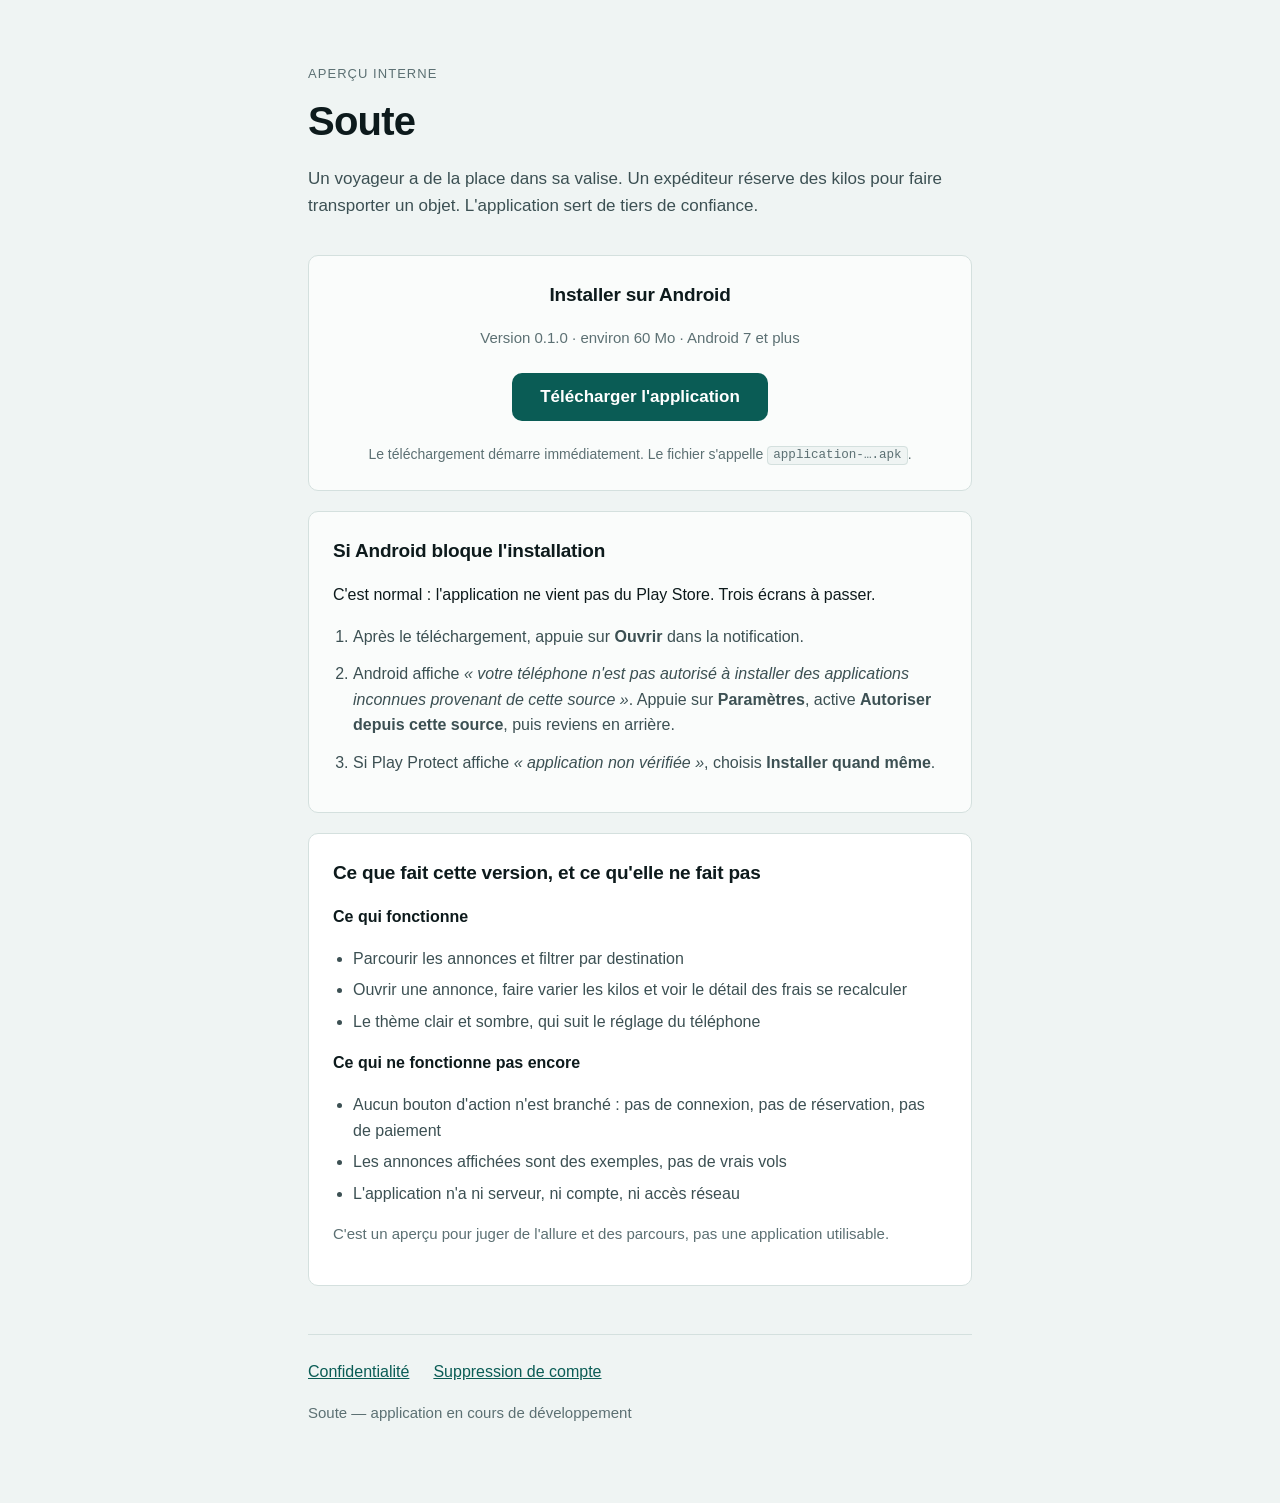
==== index.html @ 69f91e0c "Pages publiques de Soute : telechargement, confidentialite, suppression de compte" ====
<!doctype html>
<html lang="fr">
  <head>
    <meta charset="utf-8" />
    <meta name="viewport" content="width=device-width, initial-scale=1" />
    <title>Soute — aperçu de l'application</title>
    <meta
      name="description"
      content="Soute, marketplace de kilos de bagages en soute. Aperçu interne de l'application Android."
    />
    <meta name="robots" content="noindex" />
    <link rel="stylesheet" href="style.css" />
  </head>
  <body>
    <main>
      <header class="hero">
        <p class="eyebrow">Aperçu interne</p>
        <h1>Soute</h1>
        <p class="lead">
          Un voyageur a de la place dans sa valise. Un expéditeur réserve des kilos pour faire
          transporter un objet. L'application sert de tiers de confiance.
        </p>
      </header>

      <section class="card download">
        <h2>Installer sur Android</h2>
        <p class="muted">Version 0.1.0 · environ 60 Mo · Android 7 et plus</p>
        <a class="button" id="apk" href="#">Télécharger l'application</a>
        <p class="note">
          Le téléchargement démarre immédiatement. Le fichier s'appelle
          <code>application-&hellip;.apk</code>.
        </p>
      </section>

      <section class="card">
        <h2>Si Android bloque l'installation</h2>
        <p>C'est normal : l'application ne vient pas du Play Store. Trois écrans à passer.</p>
        <ol class="steps">
          <li>
            Après le téléchargement, appuie sur <strong>Ouvrir</strong> dans la notification.
          </li>
          <li>
            Android affiche <em>« votre téléphone n'est pas autorisé à installer des applications
            inconnues provenant de cette source »</em>. Appuie sur <strong>Paramètres</strong>,
            active <strong>Autoriser depuis cette source</strong>, puis reviens en arrière.
          </li>
          <li>
            Si Play Protect affiche <em>« application non vérifiée »</em>, choisis
            <strong>Installer quand même</strong>.
          </li>
        </ol>
      </section>

      <section class="card warning">
        <h2>Ce que fait cette version, et ce qu'elle ne fait pas</h2>
        <p><strong>Ce qui fonctionne</strong></p>
        <ul>
          <li>Parcourir les annonces et filtrer par destination</li>
          <li>Ouvrir une annonce, faire varier les kilos et voir le détail des frais se recalculer</li>
          <li>Le thème clair et sombre, qui suit le réglage du téléphone</li>
        </ul>
        <p><strong>Ce qui ne fonctionne pas encore</strong></p>
        <ul>
          <li>Aucun bouton d'action n'est branché : pas de connexion, pas de réservation, pas de paiement</li>
          <li>Les annonces affichées sont des exemples, pas de vrais vols</li>
          <li>L'application n'a ni serveur, ni compte, ni accès réseau</li>
        </ul>
        <p class="muted">
          C'est un aperçu pour juger de l'allure et des parcours, pas une application utilisable.
        </p>
      </section>

      <footer>
        <nav>
          <a href="confidentialite.html">Confidentialité</a>
          <a href="suppression-de-compte.html">Suppression de compte</a>
        </nav>
        <p class="muted">Soute — application en cours de développement</p>
      </footer>
    </main>

    <script>
      // L'URL de l'artefact est posée ici pour pouvoir la remplacer a chaque
      // nouveau build sans toucher au reste de la page.
      var APK_URL =
        'https://expo.dev/artifacts/eas/O1JQb-4toYKbNP9weV_N24TmPYNsXDLfHGb6RrQ5y2I.apk'
      document.getElementById('apk').setAttribute('href', APK_URL)
    </script>
  </body>
</html>
---- style.css ----
/* Couleurs reprises des tokens de packages/ui (direction artistique
   "nuit et hublot"), pour que la page web et l'application se ressemblent. */
:root {
  --background: #eff4f3;
  --surface: #fafcfb;
  --surface-raised: #ffffff;
  --border: #d4e0de;
  --text-primary: #0d1a1c;
  --text-secondary: #3c5053;
  --text-muted: #5c7073;
  --accent: #0a5c55;
  --on-accent: #ffffff;
  --warning-muted: #f6ecd6;
  --on-warning-muted: #5c4408;
}

@media (prefers-color-scheme: dark) {
  :root {
    --background: #0a1315;
    --surface: #111e21;
    --surface-raised: #18292d;
    --border: #22363a;
    --text-primary: #e7efef;
    --text-secondary: #aec2c4;
    --text-muted: #90a5a8;
    --accent: #46cdba;
    --on-accent: #06211e;
    --warning-muted: #342a14;
    --on-warning-muted: #e3a845;
  }
}

* {
  box-sizing: border-box;
}

body {
  margin: 0;
  padding: 0;
  background: var(--background);
  color: var(--text-primary);
  font-family: -apple-system, BlinkMacSystemFont, 'Segoe UI', Roboto, 'Helvetica Neue', Arial,
    sans-serif;
  line-height: 1.6;
  -webkit-font-smoothing: antialiased;
}

main {
  max-width: 44rem;
  margin: 0 auto;
  padding: 2rem 1.25rem 4rem;
}

.hero {
  padding: 2rem 0 1rem;
}

.eyebrow {
  margin: 0;
  color: var(--text-muted);
  font-size: 0.8125rem;
  letter-spacing: 0.08em;
  text-transform: uppercase;
}

h1 {
  margin: 0.25rem 0 0.75rem;
  font-size: 2.5rem;
  letter-spacing: -0.02em;
}

h2 {
  margin: 0 0 0.75rem;
  font-size: 1.1875rem;
  letter-spacing: -0.01em;
}

.lead {
  margin: 0;
  color: var(--text-secondary);
  font-size: 1.0625rem;
}

.card {
  background: var(--surface);
  border: 1px solid var(--border);
  border-radius: 10px;
  padding: 1.5rem;
  margin: 1.25rem 0;
}

.card.download {
  text-align: center;
}

.card.warning {
  background: var(--surface-raised);
}

.button {
  display: inline-block;
  min-height: 48px;
  line-height: 48px;
  padding: 0 1.75rem;
  margin: 0.5rem 0;
  background: var(--accent);
  color: var(--on-accent);
  border-radius: 10px;
  font-size: 1.0625rem;
  font-weight: 600;
  text-decoration: none;
}

.button:hover,
.button:focus-visible {
  opacity: 0.9;
}

.button:focus-visible {
  outline: 3px solid var(--accent);
  outline-offset: 3px;
}

.steps {
  margin: 0;
  padding-left: 1.25rem;
  color: var(--text-secondary);
}

.steps li {
  margin-bottom: 0.75rem;
}

ul {
  color: var(--text-secondary);
  padding-left: 1.25rem;
}

li {
  margin-bottom: 0.375rem;
}

code {
  background: var(--background);
  border: 1px solid var(--border);
  border-radius: 4px;
  padding: 0.1em 0.4em;
  font-size: 0.9em;
  word-break: break-all;
}

.muted {
  color: var(--text-muted);
  font-size: 0.9375rem;
}

.note {
  color: var(--text-muted);
  font-size: 0.875rem;
  margin-bottom: 0;
}

footer {
  margin-top: 3rem;
  padding-top: 1.5rem;
  border-top: 1px solid var(--border);
}

footer nav {
  display: flex;
  flex-wrap: wrap;
  gap: 1.5rem;
  margin-bottom: 1rem;
}

a {
  color: var(--accent);
}

table {
  width: 100%;
  border-collapse: collapse;
  margin: 1rem 0;
  font-size: 0.9375rem;
}

th,
td {
  text-align: left;
  padding: 0.625rem 0.5rem;
  border-bottom: 1px solid var(--border);
  vertical-align: top;
}

th {
  color: var(--text-muted);
  font-weight: 600;
}

.back {
  display: inline-block;
  margin-bottom: 1.5rem;
  font-size: 0.9375rem;
}
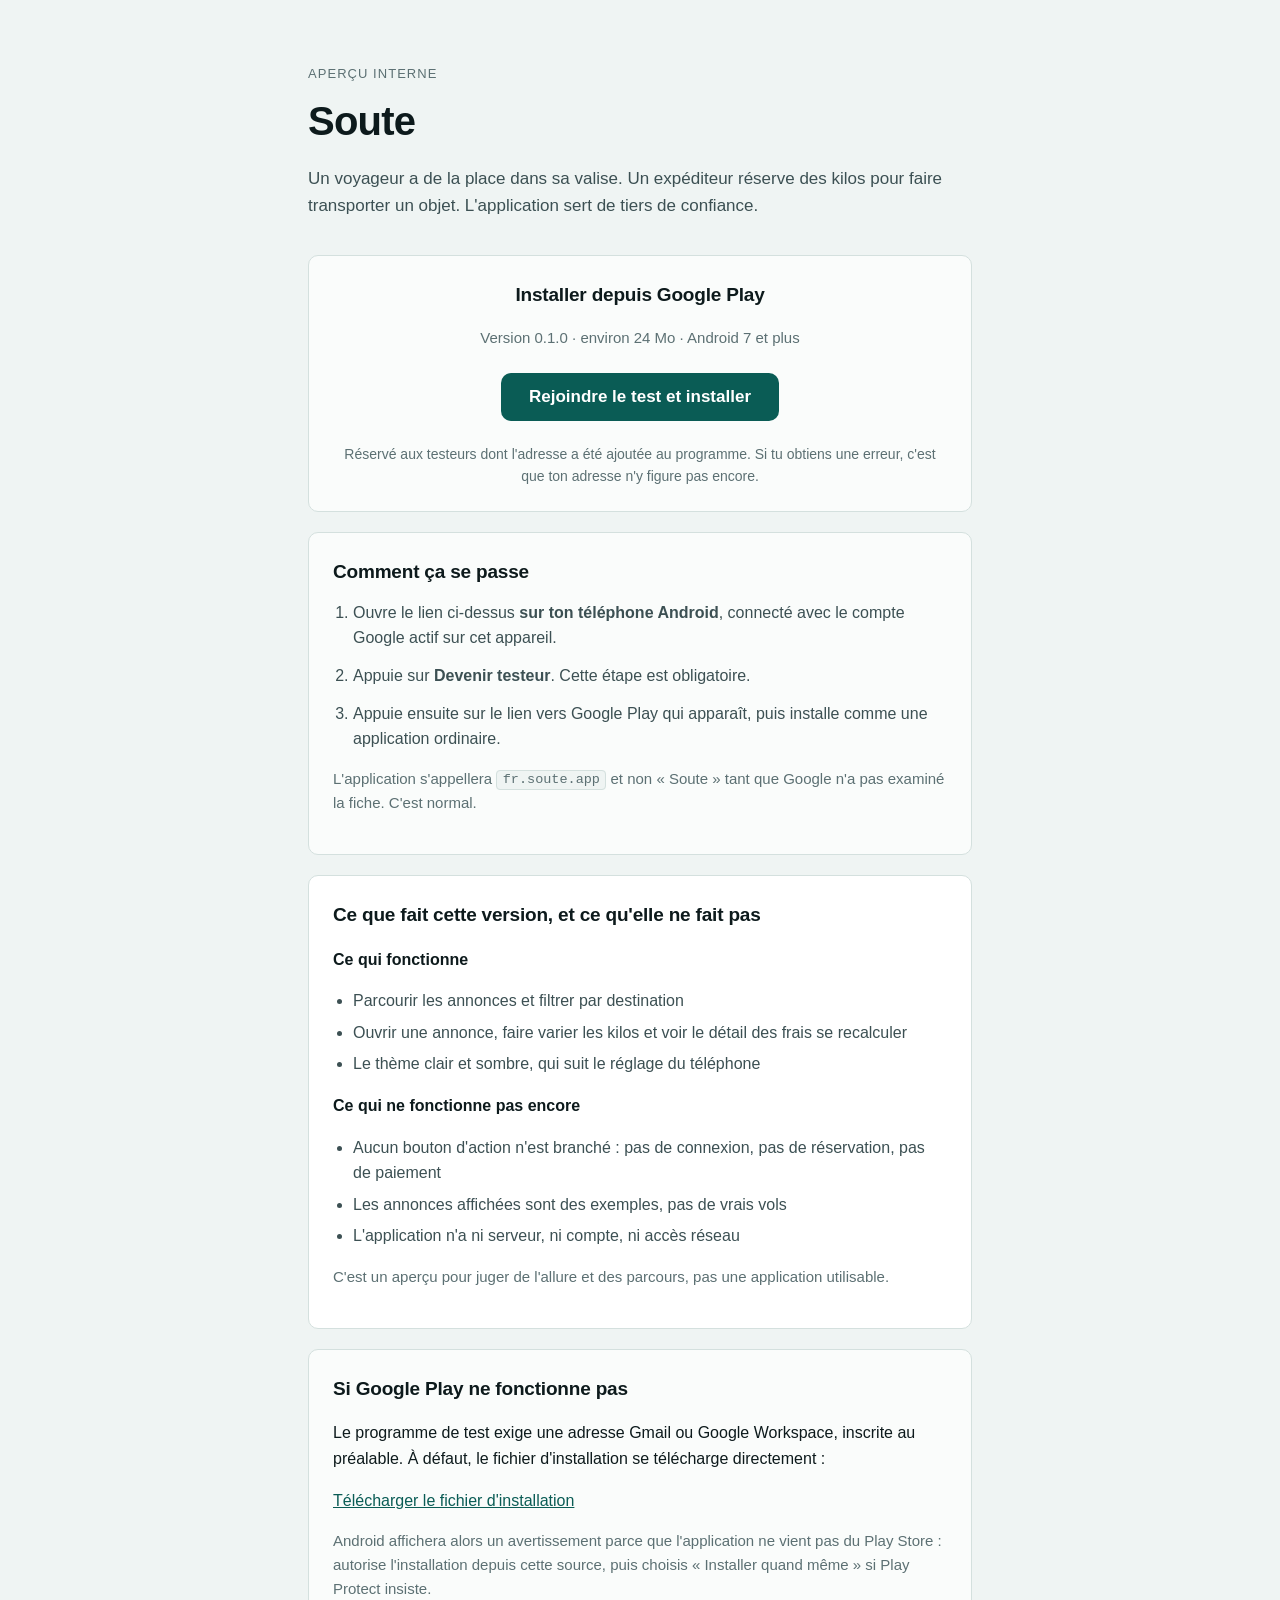
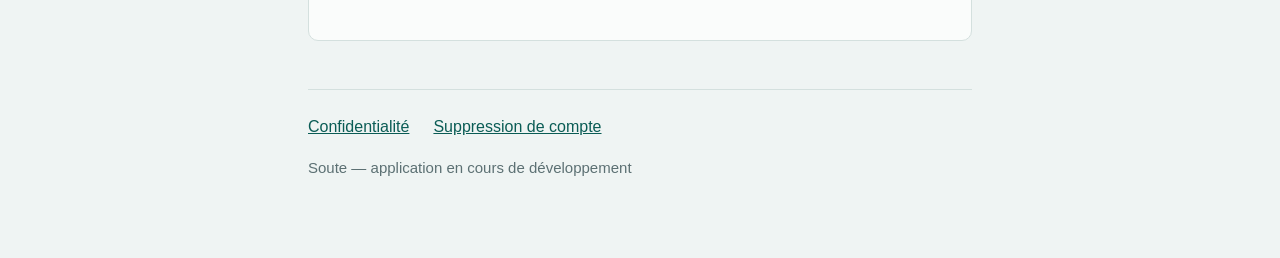
==== commit 6ec73d02: "Lien principal vers le test interne Google Play, APK en repli" ====
--- a/index.html
+++ b/index.html
@@ -23,32 +23,36 @@
       </header>
 
       <section class="card download">
-        <h2>Installer sur Android</h2>
-        <p class="muted">Version 0.1.0 · environ 60 Mo · Android 7 et plus</p>
-        <a class="button" id="apk" href="#">Télécharger l'application</a>
+        <h2>Installer depuis Google Play</h2>
+        <p class="muted">Version 0.1.0 · environ 24 Mo · Android 7 et plus</p>
+        <a
+          class="button"
+          href="https://play.google.com/apps/internaltest/4701191682274592788"
+          >Rejoindre le test et installer</a
+        >
         <p class="note">
-          Le téléchargement démarre immédiatement. Le fichier s'appelle
-          <code>application-&hellip;.apk</code>.
+          Réservé aux testeurs dont l'adresse a été ajoutée au programme. Si tu obtiens une erreur,
+          c'est que ton adresse n'y figure pas encore.
         </p>
       </section>
 
       <section class="card">
-        <h2>Si Android bloque l'installation</h2>
-        <p>C'est normal : l'application ne vient pas du Play Store. Trois écrans à passer.</p>
+        <h2>Comment ça se passe</h2>
         <ol class="steps">
           <li>
-            Après le téléchargement, appuie sur <strong>Ouvrir</strong> dans la notification.
+            Ouvre le lien ci-dessus <strong>sur ton téléphone Android</strong>, connecté avec le
+            compte Google actif sur cet appareil.
           </li>
+          <li>Appuie sur <strong>Devenir testeur</strong>. Cette étape est obligatoire.</li>
           <li>
-            Android affiche <em>« votre téléphone n'est pas autorisé à installer des applications
-            inconnues provenant de cette source »</em>. Appuie sur <strong>Paramètres</strong>,
-            active <strong>Autoriser depuis cette source</strong>, puis reviens en arrière.
-          </li>
-          <li>
-            Si Play Protect affiche <em>« application non vérifiée »</em>, choisis
-            <strong>Installer quand même</strong>.
+            Appuie ensuite sur le lien vers Google Play qui apparaît, puis installe comme une
+            application ordinaire.
           </li>
         </ol>
+        <p class="muted">
+          L'application s'appellera <code>fr.soute.app</code> et non « Soute » tant que Google n'a
+          pas examiné la fiche. C'est normal.
+        </p>
       </section>
 
       <section class="card warning">
@@ -70,6 +74,20 @@
         </p>
       </section>
 
+      <section class="card">
+        <h2>Si Google Play ne fonctionne pas</h2>
+        <p>
+          Le programme de test exige une adresse Gmail ou Google Workspace, inscrite au préalable.
+          À défaut, le fichier d'installation se télécharge directement :
+        </p>
+        <p><a id="apk" href="#">Télécharger le fichier d'installation</a></p>
+        <p class="muted">
+          Android affichera alors un avertissement parce que l'application ne vient pas du Play
+          Store : autorise l'installation depuis cette source, puis choisis « Installer quand
+          même » si Play Protect insiste.
+        </p>
+      </section>
+
       <footer>
         <nav>
           <a href="confidentialite.html">Confidentialité</a>
@@ -80,8 +98,8 @@
     </main>
 
     <script>
-      // L'URL de l'artefact est posée ici pour pouvoir la remplacer a chaque
-      // nouveau build sans toucher au reste de la page.
+      // Repli hors Google Play. L'URL change a chaque build EAS ; elle est
+      // isolee ici pour n'avoir qu'une ligne a remplacer.
       var APK_URL =
         'https://expo.dev/artifacts/eas/O1JQb-4toYKbNP9weV_N24TmPYNsXDLfHGb6RrQ5y2I.apk'
       document.getElementById('apk').setAttribute('href', APK_URL)
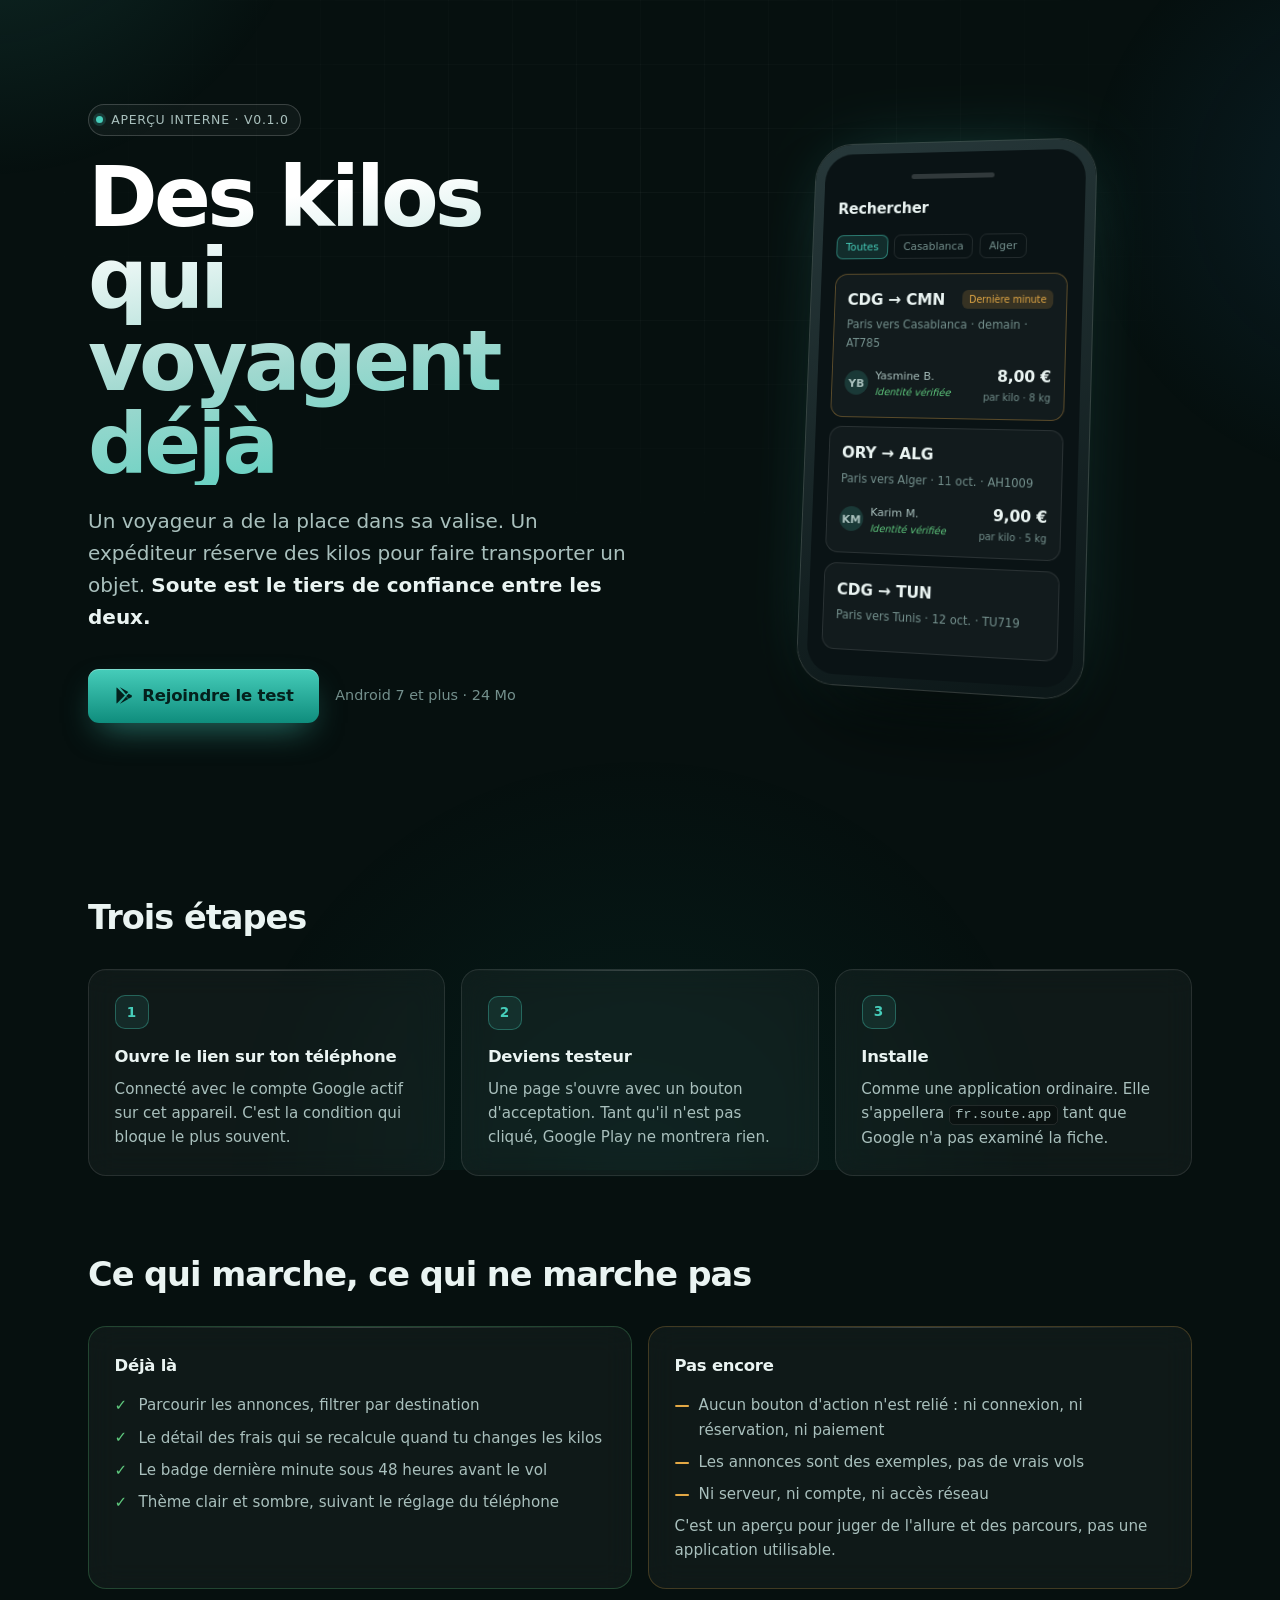
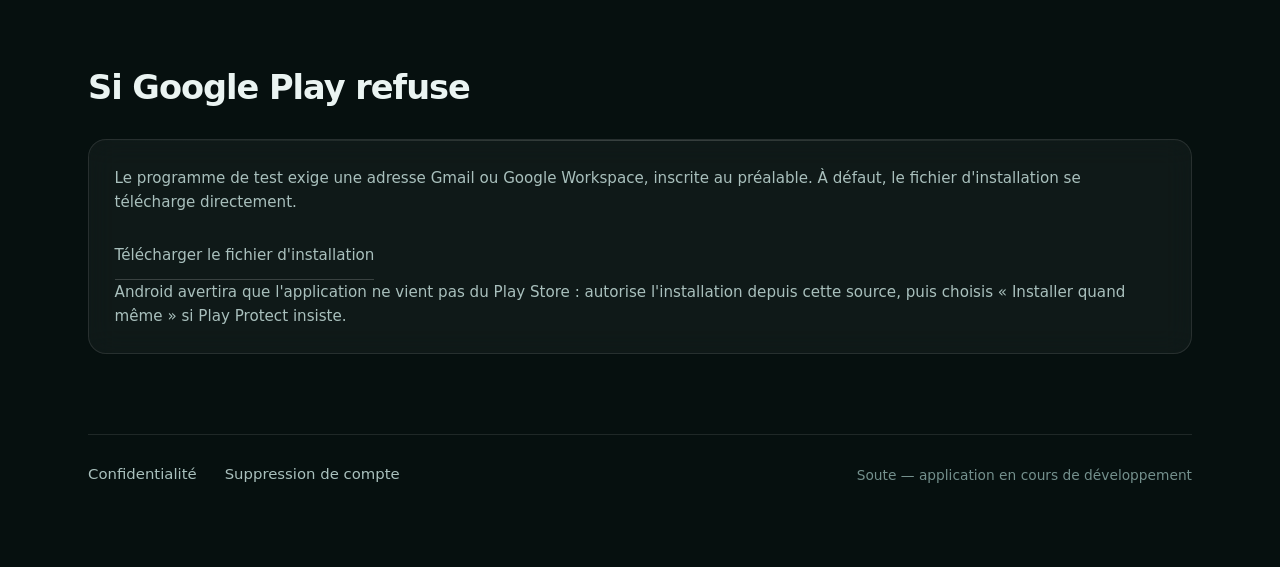
==== commit 9aa3d90d: "Refonte de la page d'accueil : theme sombre, halo anime, apercu de l'ecran en CSS" ====
--- a/index.html
+++ b/index.html
@@ -3,89 +3,723 @@
   <head>
     <meta charset="utf-8" />
     <meta name="viewport" content="width=device-width, initial-scale=1" />
-    <title>Soute — aperçu de l'application</title>
+    <title>Soute — des kilos qui voyagent déjà</title>
     <meta
       name="description"
-      content="Soute, marketplace de kilos de bagages en soute. Aperçu interne de l'application Android."
+      content="Soute : réserve les kilos libres d'une valise, ou vends les tiens sur ton prochain vol. Aperçu interne de l'application Android."
     />
     <meta name="robots" content="noindex" />
-    <link rel="stylesheet" href="style.css" />
+    <meta name="theme-color" content="#06100F" />
+    <style>
+      /* ------------------------------------------------------------------
+         Palette issue des tokens de packages/ui, direction "nuit et hublot".
+         Page sombre par défaut : c'est le registre du produit, et c'est là
+         que l'accent sarcelle fonctionne le mieux.
+         ------------------------------------------------------------------ */
+      :root {
+        --bg: #06100f;
+        --bg-2: #0a1a1b;
+        --surface: rgba(255, 255, 255, 0.04);
+        --surface-strong: rgba(255, 255, 255, 0.07);
+        --hairline: rgba(255, 255, 255, 0.1);
+        --hairline-strong: rgba(255, 255, 255, 0.18);
+        --text: #eaf4f2;
+        --text-2: #a9c0bd;
+        --text-3: #74908d;
+        --accent: #46cdba;
+        --accent-deep: #0f8d7d;
+        --on-accent: #04201c;
+        --warn: #e3a845;
+        --radius: 18px;
+        --radius-sm: 11px;
+      }
+
+      * {
+        box-sizing: border-box;
+      }
+
+      html {
+        scroll-behavior: smooth;
+      }
+
+      body {
+        margin: 0;
+        background: var(--bg);
+        color: var(--text);
+        font-family: ui-sans-serif, system-ui, -apple-system, 'Segoe UI', Roboto, sans-serif;
+        line-height: 1.6;
+        -webkit-font-smoothing: antialiased;
+        overflow-x: hidden;
+      }
+
+      /* Halo de fond. Deux taches qui dérivent lentement : ça donne de la
+         profondeur sans image et sans coût de chargement. */
+      body::before {
+        content: '';
+        position: fixed;
+        inset: -30vh -30vw;
+        z-index: -1;
+        background:
+          radial-gradient(42vw 42vw at 18% 8%, rgba(70, 205, 186, 0.16), transparent 62%),
+          radial-gradient(38vw 38vw at 86% 32%, rgba(27, 91, 134, 0.18), transparent 60%),
+          radial-gradient(50vw 50vw at 50% 100%, rgba(15, 141, 125, 0.1), transparent 65%);
+        animation: drift 26s ease-in-out infinite alternate;
+      }
+
+      @keyframes drift {
+        from {
+          transform: translate3d(0, 0, 0) scale(1);
+        }
+        to {
+          transform: translate3d(-3%, 2%, 0) scale(1.08);
+        }
+      }
+
+      /* Grille fine, très discrète, pour l'effet technique. */
+      body::after {
+        content: '';
+        position: fixed;
+        inset: 0;
+        z-index: -1;
+        pointer-events: none;
+        background-image:
+          linear-gradient(var(--hairline) 1px, transparent 1px),
+          linear-gradient(90deg, var(--hairline) 1px, transparent 1px);
+        background-size: 64px 64px;
+        mask-image: radial-gradient(70% 55% at 50% 22%, #000 0%, transparent 78%);
+        opacity: 0.35;
+      }
+
+      main {
+        max-width: 72rem;
+        margin: 0 auto;
+        padding: 3.5rem 1.5rem 5rem;
+      }
+
+      /* ---------- En-tête ---------- */
+      .hero {
+        display: grid;
+        grid-template-columns: 1fr;
+        gap: 3rem;
+        align-items: center;
+        padding: 2rem 0 4rem;
+      }
+
+      @media (min-width: 62rem) {
+        .hero {
+          grid-template-columns: 1.05fr 0.95fr;
+          gap: 4rem;
+          padding: 3rem 0 6rem;
+        }
+      }
+
+      .tag {
+        display: inline-flex;
+        align-items: center;
+        gap: 0.5rem;
+        padding: 0.3rem 0.7rem 0.3rem 0.45rem;
+        border: 1px solid var(--hairline-strong);
+        border-radius: 999px;
+        background: var(--surface);
+        color: var(--text-2);
+        font-size: 0.78rem;
+        letter-spacing: 0.06em;
+        text-transform: uppercase;
+      }
+
+      .dot {
+        width: 7px;
+        height: 7px;
+        border-radius: 50%;
+        background: var(--accent);
+        box-shadow: 0 0 0 3px rgba(70, 205, 186, 0.18);
+        animation: pulse 2.4s ease-in-out infinite;
+      }
+
+      @keyframes pulse {
+        0%,
+        100% {
+          opacity: 1;
+        }
+        50% {
+          opacity: 0.35;
+        }
+      }
+
+      h1 {
+        margin: 1.25rem 0 0;
+        font-size: clamp(3rem, 9vw, 5.25rem);
+        line-height: 0.98;
+        letter-spacing: -0.045em;
+        font-weight: 680;
+        background: linear-gradient(170deg, #ffffff 18%, #9fd8cf 58%, var(--accent) 100%);
+        -webkit-background-clip: text;
+        background-clip: text;
+        color: transparent;
+      }
+
+      .lead {
+        margin: 1.25rem 0 0;
+        max-width: 34rem;
+        color: var(--text-2);
+        font-size: clamp(1.0625rem, 2.2vw, 1.25rem);
+      }
+
+      .lead strong {
+        color: var(--text);
+        font-weight: 600;
+      }
+
+      .cta-row {
+        display: flex;
+        flex-wrap: wrap;
+        align-items: center;
+        gap: 1rem;
+        margin-top: 2.25rem;
+      }
+
+      .button {
+        position: relative;
+        display: inline-flex;
+        align-items: center;
+        gap: 0.6rem;
+        min-height: 54px;
+        padding: 0 1.6rem;
+        border-radius: var(--radius-sm);
+        background: linear-gradient(180deg, var(--accent), var(--accent-deep));
+        color: var(--on-accent);
+        font-size: 1.03rem;
+        font-weight: 650;
+        letter-spacing: -0.01em;
+        text-decoration: none;
+        box-shadow:
+          0 1px 0 rgba(255, 255, 255, 0.3) inset,
+          0 14px 34px -12px rgba(70, 205, 186, 0.6);
+        transition: transform 0.18s ease, box-shadow 0.18s ease;
+      }
+
+      .button:hover {
+        transform: translateY(-2px);
+        box-shadow:
+          0 1px 0 rgba(255, 255, 255, 0.35) inset,
+          0 20px 44px -12px rgba(70, 205, 186, 0.72);
+      }
+
+      .button:focus-visible {
+        outline: 3px solid var(--accent);
+        outline-offset: 3px;
+      }
+
+      .button svg {
+        width: 19px;
+        height: 19px;
+      }
+
+      .meta {
+        color: var(--text-3);
+        font-size: 0.9rem;
+      }
+
+      /* ---------- Téléphone ---------- */
+      .phone-wrap {
+        display: flex;
+        justify-content: center;
+        perspective: 1400px;
+      }
+
+      .phone {
+        position: relative;
+        width: 290px;
+        border-radius: 38px;
+        padding: 10px;
+        background: linear-gradient(160deg, #27383a, #0c1718);
+        box-shadow:
+          0 0 0 1px var(--hairline-strong),
+          0 50px 90px -30px rgba(0, 0, 0, 0.9),
+          0 0 80px -30px rgba(70, 205, 186, 0.45);
+        transform: rotateY(-13deg) rotateX(4deg) rotateZ(1deg);
+        transition: transform 0.5s cubic-bezier(0.22, 1, 0.36, 1);
+      }
+
+      .phone:hover {
+        transform: rotateY(-6deg) rotateX(2deg);
+      }
+
+      .screen {
+        border-radius: 29px;
+        background: #0a1315;
+        padding: 1.4rem 0.95rem 1rem;
+        overflow: hidden;
+      }
+
+      .notch {
+        width: 86px;
+        height: 5px;
+        margin: 0 auto 1.1rem;
+        border-radius: 999px;
+        background: rgba(255, 255, 255, 0.16);
+      }
+
+      .screen h3 {
+        margin: 0 0 0.9rem;
+        font-size: 0.95rem;
+        letter-spacing: -0.01em;
+      }
+
+      .chips {
+        display: flex;
+        gap: 0.4rem;
+        margin-bottom: 0.9rem;
+      }
+
+      .chip {
+        padding: 0.2rem 0.55rem;
+        border: 1px solid var(--hairline);
+        border-radius: 7px;
+        font-size: 0.68rem;
+        color: var(--text-3);
+      }
+
+      .chip.on {
+        border-color: rgba(70, 205, 186, 0.5);
+        background: rgba(70, 205, 186, 0.14);
+        color: var(--accent);
+      }
+
+      .listing {
+        border: 1px solid var(--hairline);
+        border-radius: 13px;
+        background: rgba(255, 255, 255, 0.035);
+        padding: 0.8rem;
+        margin-bottom: 0.6rem;
+      }
+
+      .listing.lead-card {
+        border-color: rgba(227, 168, 69, 0.34);
+      }
+
+      .row {
+        display: flex;
+        justify-content: space-between;
+        align-items: center;
+      }
+
+      .route {
+        font-size: 1rem;
+        font-weight: 650;
+        letter-spacing: -0.01em;
+      }
+
+      .badge {
+        padding: 0.12rem 0.42rem;
+        border-radius: 6px;
+        background: rgba(227, 168, 69, 0.17);
+        color: var(--warn);
+        font-size: 0.6rem;
+      }
+
+      .sub {
+        margin: 0.25rem 0 0.7rem;
+        color: var(--text-3);
+        font-size: 0.72rem;
+      }
+
+      .who {
+        display: flex;
+        align-items: center;
+        gap: 0.45rem;
+      }
+
+      .av {
+        width: 25px;
+        height: 25px;
+        border-radius: 50%;
+        display: grid;
+        place-items: center;
+        background: rgba(70, 205, 186, 0.17);
+        color: var(--accent);
+        font-size: 0.62rem;
+        font-weight: 600;
+      }
+
+      .who span {
+        font-size: 0.71rem;
+        color: var(--text-2);
+      }
+
+      .verified {
+        display: block;
+        color: #5fc97e;
+        font-size: 0.62rem;
+      }
+
+      .price {
+        text-align: right;
+      }
+
+      .price b {
+        font-size: 0.98rem;
+        letter-spacing: -0.01em;
+      }
+
+      .price em {
+        display: block;
+        font-style: normal;
+        color: var(--text-3);
+        font-size: 0.62rem;
+      }
+
+      /* ---------- Sections ---------- */
+      section {
+        margin: 4.5rem 0 0;
+      }
+
+      h2 {
+        margin: 0 0 1.5rem;
+        font-size: clamp(1.5rem, 3.4vw, 2.1rem);
+        letter-spacing: -0.03em;
+        font-weight: 650;
+      }
+
+      .grid {
+        display: grid;
+        gap: 1rem;
+        grid-template-columns: 1fr;
+      }
+
+      @media (min-width: 48rem) {
+        .grid-3 {
+          grid-template-columns: repeat(3, 1fr);
+        }
+        .grid-2 {
+          grid-template-columns: repeat(2, 1fr);
+        }
+      }
+
+      .card {
+        position: relative;
+        border: 1px solid var(--hairline);
+        border-radius: var(--radius);
+        background: var(--surface);
+        backdrop-filter: blur(14px);
+        -webkit-backdrop-filter: blur(14px);
+        padding: 1.6rem;
+        overflow: hidden;
+      }
+
+      .card::before {
+        content: '';
+        position: absolute;
+        inset: 0 0 auto;
+        height: 1px;
+        background: linear-gradient(90deg, transparent, var(--hairline-strong), transparent);
+      }
+
+      .num {
+        display: grid;
+        place-items: center;
+        width: 34px;
+        height: 34px;
+        margin-bottom: 0.9rem;
+        border: 1px solid rgba(70, 205, 186, 0.35);
+        border-radius: 10px;
+        background: rgba(70, 205, 186, 0.1);
+        color: var(--accent);
+        font-size: 0.85rem;
+        font-weight: 650;
+      }
+
+      .card h3 {
+        margin: 0 0 0.45rem;
+        font-size: 1.03rem;
+        letter-spacing: -0.015em;
+      }
+
+      .card p {
+        margin: 0;
+        color: var(--text-2);
+        font-size: 0.945rem;
+      }
+
+      .card.ok {
+        border-color: rgba(95, 201, 126, 0.26);
+      }
+
+      .card.todo {
+        border-color: rgba(227, 168, 69, 0.24);
+      }
+
+      .list {
+        margin: 0.9rem 0 0;
+        padding: 0;
+        list-style: none;
+      }
+
+      .list li {
+        position: relative;
+        padding-left: 1.5rem;
+        margin-bottom: 0.5rem;
+        color: var(--text-2);
+        font-size: 0.945rem;
+      }
+
+      .list li::before {
+        position: absolute;
+        left: 0;
+        top: -0.02em;
+        font-weight: 700;
+      }
+
+      .list.yes li::before {
+        content: '✓';
+        color: #5fc97e;
+      }
+
+      .list.no li::before {
+        content: '—';
+        color: var(--warn);
+      }
+
+      .fine {
+        margin-top: 1rem;
+        color: var(--text-3);
+        font-size: 0.86rem;
+      }
+
+      code {
+        padding: 0.1em 0.42em;
+        border: 1px solid var(--hairline);
+        border-radius: 5px;
+        background: rgba(0, 0, 0, 0.35);
+        font-size: 0.88em;
+      }
+
+      a {
+        color: var(--accent);
+      }
+
+      .quiet {
+        display: inline-flex;
+        align-items: center;
+        min-height: 48px;
+        color: var(--text-2);
+        text-decoration: none;
+        border-bottom: 1px solid var(--hairline-strong);
+      }
+
+      .quiet:hover {
+        color: var(--text);
+      }
+
+      footer {
+        margin-top: 5rem;
+        padding-top: 1.75rem;
+        border-top: 1px solid var(--hairline);
+        display: flex;
+        flex-wrap: wrap;
+        gap: 1rem 2rem;
+        align-items: center;
+        justify-content: space-between;
+      }
+
+      footer nav {
+        display: flex;
+        flex-wrap: wrap;
+        gap: 1.75rem;
+      }
+
+      footer a {
+        color: var(--text-2);
+        text-decoration: none;
+        font-size: 0.93rem;
+      }
+
+      footer a:hover {
+        color: var(--accent);
+      }
+
+      footer p {
+        margin: 0;
+        color: var(--text-3);
+        font-size: 0.86rem;
+      }
+
+      /* Apparition au défilement, purement décorative. */
+      .reveal {
+        opacity: 0;
+        transform: translateY(18px);
+        transition: opacity 0.7s ease, transform 0.7s cubic-bezier(0.22, 1, 0.36, 1);
+      }
+
+      .reveal.seen {
+        opacity: 1;
+        transform: none;
+      }
+
+      /* Le réglage système prime sur toute l'animation. */
+      @media (prefers-reduced-motion: reduce) {
+        *,
+        body::before,
+        .dot {
+          animation: none !important;
+          transition: none !important;
+        }
+        .reveal {
+          opacity: 1;
+          transform: none;
+        }
+        .phone {
+          transform: none;
+        }
+        html {
+          scroll-behavior: auto;
+        }
+      }
+    </style>
   </head>
+
   <body>
     <main>
       <header class="hero">
-        <p class="eyebrow">Aperçu interne</p>
-        <h1>Soute</h1>
-        <p class="lead">
-          Un voyageur a de la place dans sa valise. Un expéditeur réserve des kilos pour faire
-          transporter un objet. L'application sert de tiers de confiance.
-        </p>
+        <div>
+          <span class="tag"><span class="dot"></span> Aperçu interne · v0.1.0</span>
+          <h1>Des kilos qui voyagent déjà</h1>
+          <p class="lead">
+            Un voyageur a de la place dans sa valise. Un expéditeur réserve des kilos pour faire
+            transporter un objet. <strong>Soute est le tiers de confiance entre les deux.</strong>
+          </p>
+          <div class="cta-row">
+            <a class="button" href="https://play.google.com/apps/internaltest/4701191682274592788">
+              <svg viewBox="0 0 24 24" fill="currentColor" aria-hidden="true">
+                <path
+                  d="M3.6 1.8a1 1 0 0 0-.5.9v18.6a1 1 0 0 0 .5.9l10.1-10.2L3.6 1.8Zm11.6 8.6 2.9-2.9-10.5-6a1.2 1.2 0 0 0-.4-.1l8 9Zm0 3.2-8 9c.1 0 .3 0 .4-.1l10.5-6-2.9-2.9Zm5.6-2.4-2.3-1.3-3.1 3.1 3.1 3.1 2.3-1.3a1.8 1.8 0 0 0 0-3.6Z"
+                />
+              </svg>
+              Rejoindre le test
+            </a>
+            <span class="meta">Android 7 et plus · 24 Mo</span>
+          </div>
+        </div>
+
+        <div class="phone-wrap">
+          <div class="phone" role="img" aria-label="Aperçu de l'écran de recherche de Soute">
+            <div class="screen">
+              <div class="notch"></div>
+              <h3>Rechercher</h3>
+              <div class="chips">
+                <span class="chip on">Toutes</span>
+                <span class="chip">Casablanca</span>
+                <span class="chip">Alger</span>
+              </div>
+
+              <div class="listing lead-card">
+                <div class="row">
+                  <span class="route">CDG → CMN</span>
+                  <span class="badge">Dernière minute</span>
+                </div>
+                <p class="sub">Paris vers Casablanca · demain · AT785</p>
+                <div class="row">
+                  <div class="who">
+                    <span class="av">YB</span>
+                    <span>Yasmine B.<em class="verified">Identité vérifiée</em></span>
+                  </div>
+                  <div class="price"><b>8,00 €</b><em>par kilo · 8 kg</em></div>
+                </div>
+              </div>
+
+              <div class="listing">
+                <div class="row"><span class="route">ORY → ALG</span></div>
+                <p class="sub">Paris vers Alger · 11 oct. · AH1009</p>
+                <div class="row">
+                  <div class="who">
+                    <span class="av">KM</span>
+                    <span>Karim M.<em class="verified">Identité vérifiée</em></span>
+                  </div>
+                  <div class="price"><b>9,00 €</b><em>par kilo · 5 kg</em></div>
+                </div>
+              </div>
+
+              <div class="listing">
+                <div class="row"><span class="route">CDG → TUN</span></div>
+                <p class="sub">Paris vers Tunis · 12 oct. · TU719</p>
+              </div>
+            </div>
+          </div>
+        </div>
       </header>
 
-      <section class="card download">
-        <h2>Installer depuis Google Play</h2>
-        <p class="muted">Version 0.1.0 · environ 24 Mo · Android 7 et plus</p>
-        <a
-          class="button"
-          href="https://play.google.com/apps/internaltest/4701191682274592788"
-          >Rejoindre le test et installer</a
-        >
-        <p class="note">
-          Réservé aux testeurs dont l'adresse a été ajoutée au programme. Si tu obtiens une erreur,
-          c'est que ton adresse n'y figure pas encore.
-        </p>
+      <section class="reveal">
+        <h2>Trois étapes</h2>
+        <div class="grid grid-3">
+          <article class="card">
+            <div class="num">1</div>
+            <h3>Ouvre le lien sur ton téléphone</h3>
+            <p>
+              Connecté avec le compte Google actif sur cet appareil. C'est la condition qui bloque
+              le plus souvent.
+            </p>
+          </article>
+          <article class="card">
+            <div class="num">2</div>
+            <h3>Deviens testeur</h3>
+            <p>
+              Une page s'ouvre avec un bouton d'acceptation. Tant qu'il n'est pas cliqué, Google
+              Play ne montrera rien.
+            </p>
+          </article>
+          <article class="card">
+            <div class="num">3</div>
+            <h3>Installe</h3>
+            <p>
+              Comme une application ordinaire. Elle s'appellera <code>fr.soute.app</code> tant que
+              Google n'a pas examiné la fiche.
+            </p>
+          </article>
+        </div>
       </section>
 
-      <section class="card">
-        <h2>Comment ça se passe</h2>
-        <ol class="steps">
-          <li>
-            Ouvre le lien ci-dessus <strong>sur ton téléphone Android</strong>, connecté avec le
-            compte Google actif sur cet appareil.
-          </li>
-          <li>Appuie sur <strong>Devenir testeur</strong>. Cette étape est obligatoire.</li>
-          <li>
-            Appuie ensuite sur le lien vers Google Play qui apparaît, puis installe comme une
-            application ordinaire.
-          </li>
-        </ol>
-        <p class="muted">
-          L'application s'appellera <code>fr.soute.app</code> et non « Soute » tant que Google n'a
-          pas examiné la fiche. C'est normal.
-        </p>
+      <section class="reveal">
+        <h2>Ce qui marche, ce qui ne marche pas</h2>
+        <div class="grid grid-2">
+          <article class="card ok">
+            <h3>Déjà là</h3>
+            <ul class="list yes">
+              <li>Parcourir les annonces, filtrer par destination</li>
+              <li>Le détail des frais qui se recalcule quand tu changes les kilos</li>
+              <li>Le badge dernière minute sous 48 heures avant le vol</li>
+              <li>Thème clair et sombre, suivant le réglage du téléphone</li>
+            </ul>
+          </article>
+          <article class="card todo">
+            <h3>Pas encore</h3>
+            <ul class="list no">
+              <li>Aucun bouton d'action n'est relié : ni connexion, ni réservation, ni paiement</li>
+              <li>Les annonces sont des exemples, pas de vrais vols</li>
+              <li>Ni serveur, ni compte, ni accès réseau</li>
+            </ul>
+            <p class="fine">
+              C'est un aperçu pour juger de l'allure et des parcours, pas une application
+              utilisable.
+            </p>
+          </article>
+        </div>
       </section>
 
-      <section class="card warning">
-        <h2>Ce que fait cette version, et ce qu'elle ne fait pas</h2>
-        <p><strong>Ce qui fonctionne</strong></p>
-        <ul>
-          <li>Parcourir les annonces et filtrer par destination</li>
-          <li>Ouvrir une annonce, faire varier les kilos et voir le détail des frais se recalculer</li>
-          <li>Le thème clair et sombre, qui suit le réglage du téléphone</li>
-        </ul>
-        <p><strong>Ce qui ne fonctionne pas encore</strong></p>
-        <ul>
-          <li>Aucun bouton d'action n'est branché : pas de connexion, pas de réservation, pas de paiement</li>
-          <li>Les annonces affichées sont des exemples, pas de vrais vols</li>
-          <li>L'application n'a ni serveur, ni compte, ni accès réseau</li>
-        </ul>
-        <p class="muted">
-          C'est un aperçu pour juger de l'allure et des parcours, pas une application utilisable.
-        </p>
-      </section>
-
-      <section class="card">
-        <h2>Si Google Play ne fonctionne pas</h2>
-        <p>
-          Le programme de test exige une adresse Gmail ou Google Workspace, inscrite au préalable.
-          À défaut, le fichier d'installation se télécharge directement :
-        </p>
-        <p><a id="apk" href="#">Télécharger le fichier d'installation</a></p>
-        <p class="muted">
-          Android affichera alors un avertissement parce que l'application ne vient pas du Play
-          Store : autorise l'installation depuis cette source, puis choisis « Installer quand
-          même » si Play Protect insiste.
-        </p>
+      <section class="reveal">
+        <h2>Si Google Play refuse</h2>
+        <div class="card">
+          <p>
+            Le programme de test exige une adresse Gmail ou Google Workspace, inscrite au
+            préalable. À défaut, le fichier d'installation se télécharge directement.
+          </p>
+          <p style="margin-top: 1.1rem">
+            <a class="quiet" id="apk" href="#">Télécharger le fichier d'installation</a>
+          </p>
+          <p class="fine">
+            Android avertira que l'application ne vient pas du Play Store : autorise l'installation
+            depuis cette source, puis choisis « Installer quand même » si Play Protect insiste.
+          </p>
+        </div>
       </section>
 
       <footer>
@@ -93,16 +727,44 @@
           <a href="confidentialite.html">Confidentialité</a>
           <a href="suppression-de-compte.html">Suppression de compte</a>
         </nav>
-        <p class="muted">Soute — application en cours de développement</p>
+        <p>Soute — application en cours de développement</p>
       </footer>
     </main>
 
     <script>
-      // Repli hors Google Play. L'URL change a chaque build EAS ; elle est
-      // isolee ici pour n'avoir qu'une ligne a remplacer.
-      var APK_URL =
-        'https://expo.dev/artifacts/eas/O1JQb-4toYKbNP9weV_N24TmPYNsXDLfHGb6RrQ5y2I.apk'
-      document.getElementById('apk').setAttribute('href', APK_URL)
+      // Repli hors Google Play. L'URL change à chaque build EAS : une seule
+      // ligne à remplacer.
+      document
+        .getElementById('apk')
+        .setAttribute(
+          'href',
+          'https://expo.dev/artifacts/eas/O1JQb-4toYKbNP9weV_N24TmPYNsXDLfHGb6RrQ5y2I.apk',
+        )
+
+      // Apparition au défilement, désactivée si l'utilisateur a demandé de
+      // réduire les animations.
+      var reduced = window.matchMedia('(prefers-reduced-motion: reduce)').matches
+      var items = document.querySelectorAll('.reveal')
+      if (reduced || !('IntersectionObserver' in window)) {
+        items.forEach(function (el) {
+          el.classList.add('seen')
+        })
+      } else {
+        var io = new IntersectionObserver(
+          function (entries) {
+            entries.forEach(function (e) {
+              if (e.isIntersecting) {
+                e.target.classList.add('seen')
+                io.unobserve(e.target)
+              }
+            })
+          },
+          { rootMargin: '0px 0px -12% 0px' },
+        )
+        items.forEach(function (el) {
+          io.observe(el)
+        })
+      }
     </script>
   </body>
 </html>
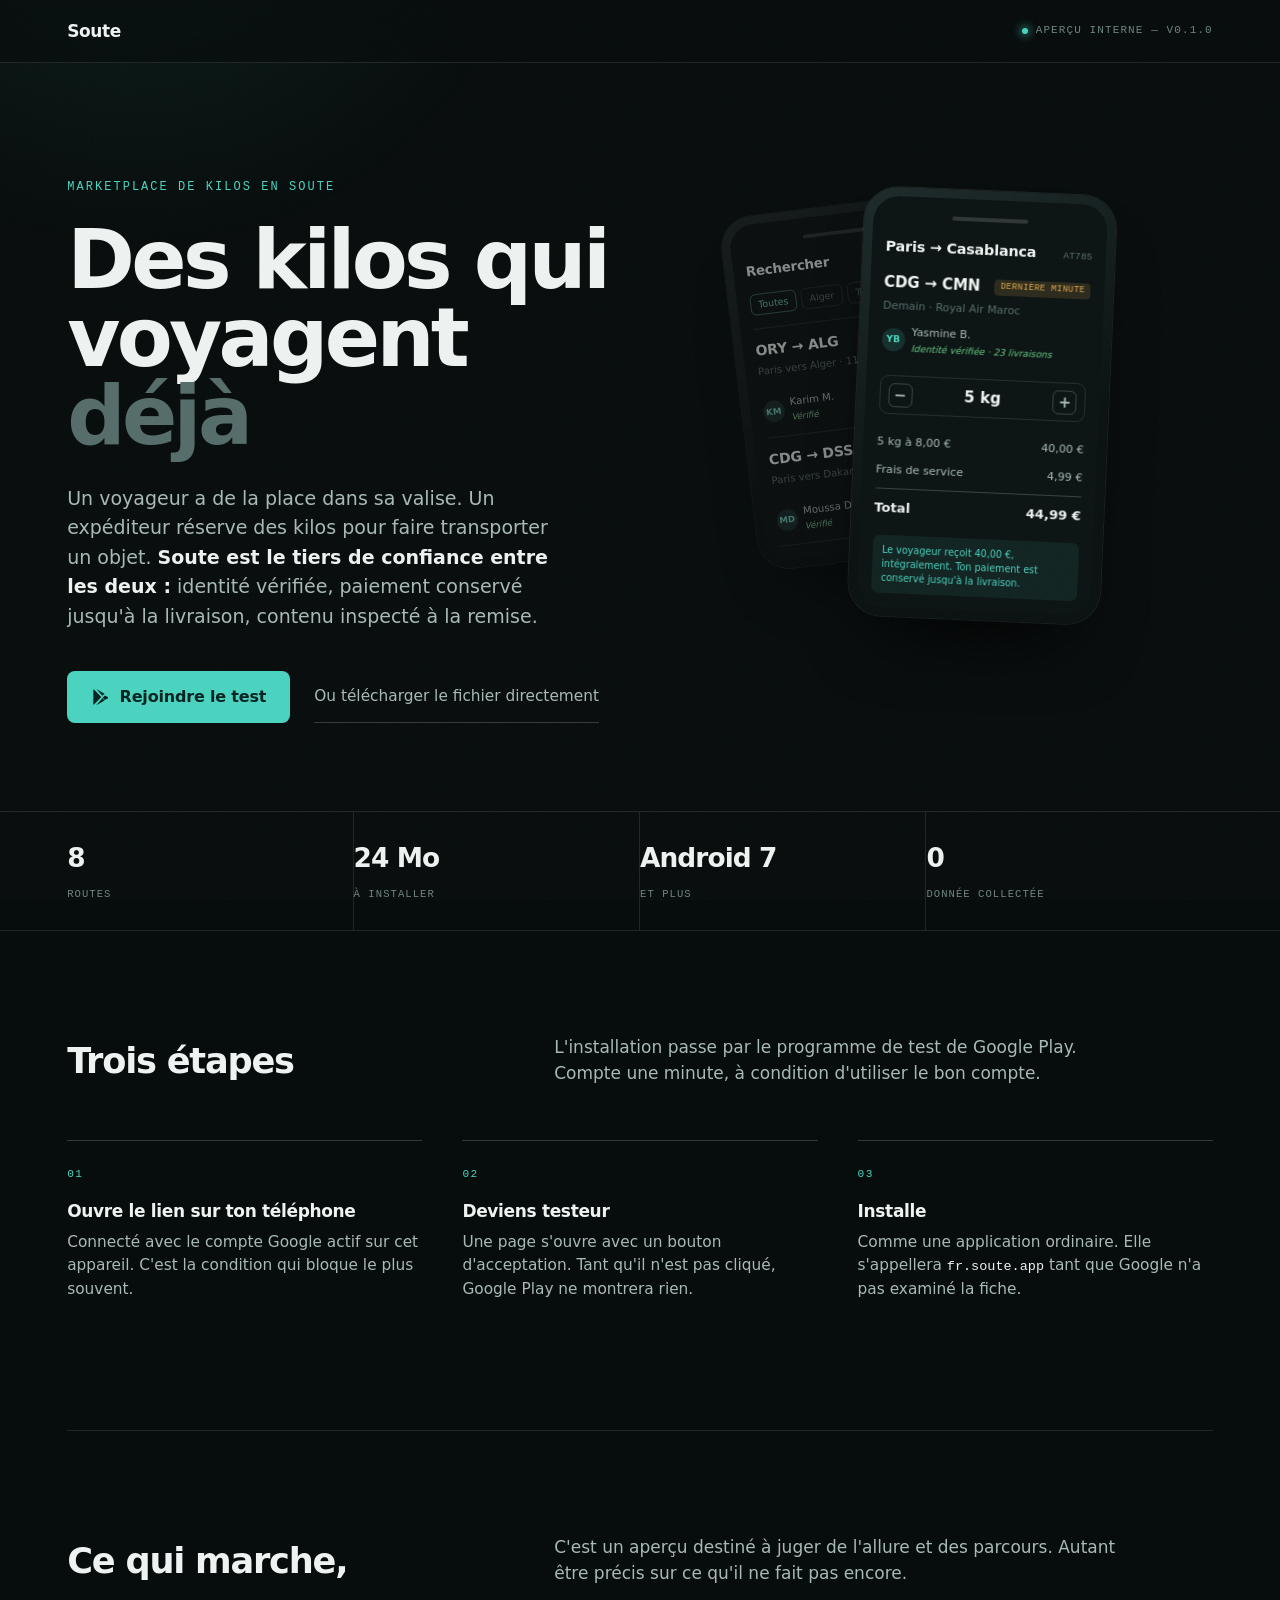
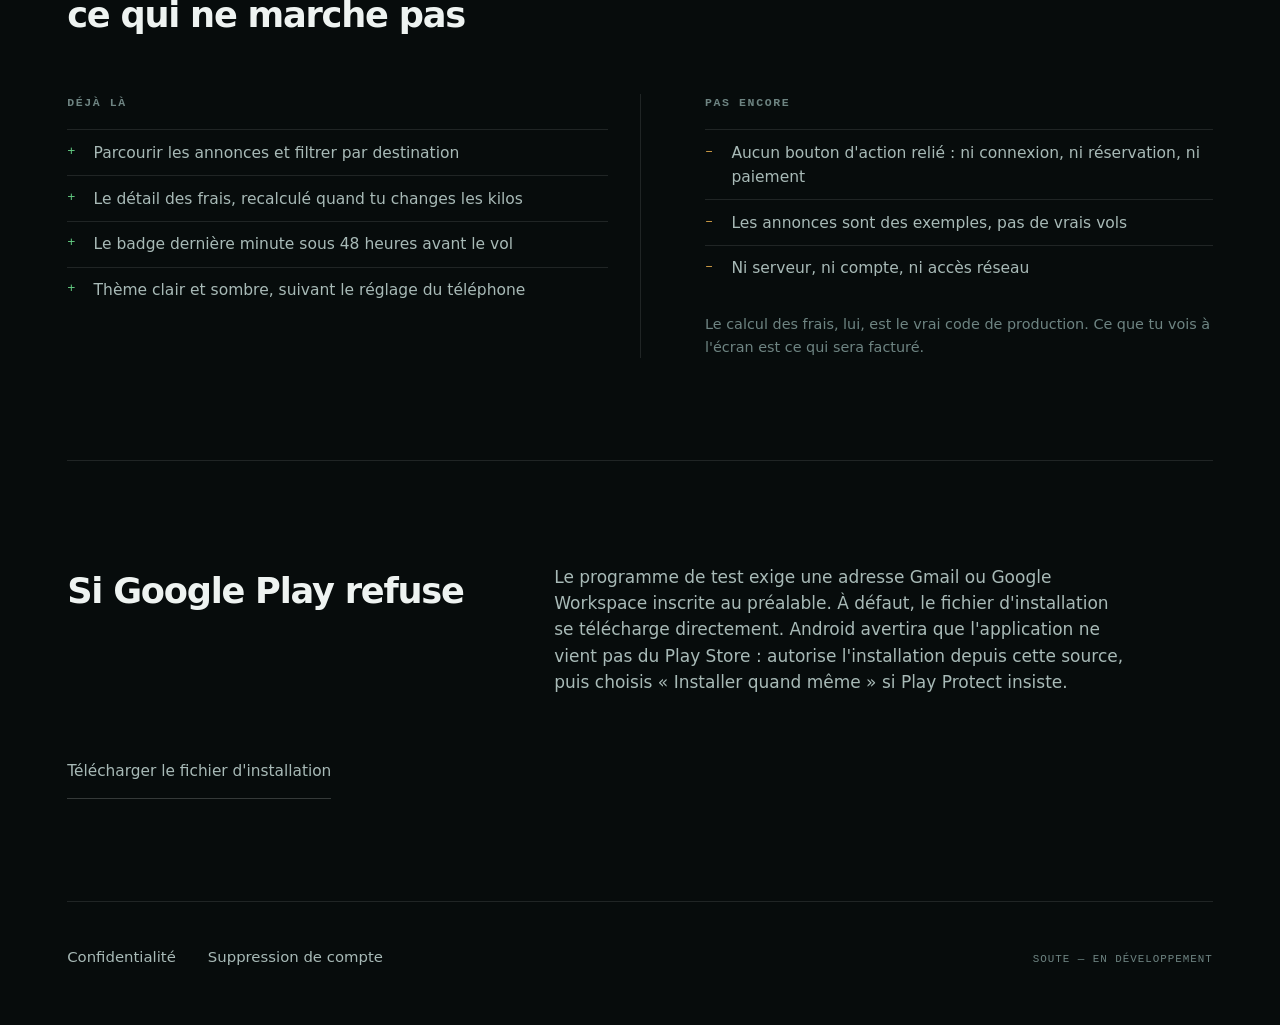
==== commit 61326a3a: "Design: mise en page editoriale, filets plutot que cartes, deux ecrans en perspective, contrastes AA" ====
--- a/index.html
+++ b/index.html
@@ -9,29 +9,43 @@
       content="Soute : réserve les kilos libres d'une valise, ou vends les tiens sur ton prochain vol. Aperçu interne de l'application Android."
     />
     <meta name="robots" content="noindex" />
-    <meta name="theme-color" content="#06100F" />
+    <meta name="theme-color" content="#070C0C" />
     <style>
-      /* ------------------------------------------------------------------
-         Palette issue des tokens de packages/ui, direction "nuit et hublot".
-         Page sombre par défaut : c'est le registre du produit, et c'est là
-         que l'accent sarcelle fonctionne le mieux.
-         ------------------------------------------------------------------ */
+      /* ==================================================================
+         SOUTE — page d'aperçu
+
+         Parti pris : une mise en page éditoriale, pas une page produit.
+         Peu de couleur, beaucoup de blanc tournant, une hiérarchie portée
+         par l'échelle typographique et des filets, pas par des boîtes.
+
+         L'accent sarcelle n'apparaît que trois fois : la pastille d'état,
+         le bouton principal, et les traits actifs. Tout le reste est en
+         valeurs de gris chaudes.
+         ================================================================== */
+
       :root {
-        --bg: #06100f;
-        --bg-2: #0a1a1b;
-        --surface: rgba(255, 255, 255, 0.04);
-        --surface-strong: rgba(255, 255, 255, 0.07);
-        --hairline: rgba(255, 255, 255, 0.1);
-        --hairline-strong: rgba(255, 255, 255, 0.18);
-        --text: #eaf4f2;
-        --text-2: #a9c0bd;
-        --text-3: #74908d;
-        --accent: #46cdba;
-        --accent-deep: #0f8d7d;
-        --on-accent: #04201c;
-        --warn: #e3a845;
-        --radius: 18px;
-        --radius-sm: 11px;
+        --ink: #070c0c;
+        --ink-2: #0b1313;
+        --paper: #eef3f1;
+        --paper-2: #a8bab7;
+        /* Contrastes mesurés sur le fond --ink (#070c0c) :
+           --paper-3 = 4,84:1, conforme AA pour le texte courant ;
+           --paper-4 = 3,57:1, réservé au grand texte et aux éléments
+           d'interface, jamais à du texte courant de petite taille. */
+        --paper-3: #6e8482;
+        --paper-4: #556d6a;
+        --rule: rgba(238, 243, 241, 0.11);
+        --rule-2: rgba(238, 243, 241, 0.2);
+        --accent: #4ad4c0;
+        --accent-ink: #042320;
+        --amber: #e0a94c;
+        --green: #63cb82;
+
+        --mono: ui-monospace, 'SF Mono', 'Cascadia Mono', 'Roboto Mono', Menlo, monospace;
+        --sans: ui-sans-serif, system-ui, -apple-system, 'Segoe UI', Roboto, Helvetica, sans-serif;
+
+        --gutter: clamp(1.25rem, 4vw, 3.5rem);
+        --measure: 78rem;
       }
 
       * {
@@ -40,496 +54,687 @@
 
       html {
         scroll-behavior: smooth;
+        -webkit-text-size-adjust: 100%;
       }
 
       body {
         margin: 0;
-        background: var(--bg);
-        color: var(--text);
-        font-family: ui-sans-serif, system-ui, -apple-system, 'Segoe UI', Roboto, sans-serif;
-        line-height: 1.6;
+        background: var(--ink);
+        color: var(--paper);
+        font-family: var(--sans);
+        font-size: 17px;
+        line-height: 1.55;
         -webkit-font-smoothing: antialiased;
+        text-rendering: optimizeLegibility;
         overflow-x: hidden;
       }
 
-      /* Halo de fond. Deux taches qui dérivent lentement : ça donne de la
-         profondeur sans image et sans coût de chargement. */
-      body::before {
-        content: '';
-        position: fixed;
-        inset: -30vh -30vw;
-        z-index: -1;
-        background:
-          radial-gradient(42vw 42vw at 18% 8%, rgba(70, 205, 186, 0.16), transparent 62%),
-          radial-gradient(38vw 38vw at 86% 32%, rgba(27, 91, 134, 0.18), transparent 60%),
-          radial-gradient(50vw 50vw at 50% 100%, rgba(15, 141, 125, 0.1), transparent 65%);
-        animation: drift 26s ease-in-out infinite alternate;
-      }
-
-      @keyframes drift {
-        from {
-          transform: translate3d(0, 0, 0) scale(1);
-        }
-        to {
-          transform: translate3d(-3%, 2%, 0) scale(1.08);
-        }
-      }
-
-      /* Grille fine, très discrète, pour l'effet technique. */
+      /* Grain. Une texture très faible qui casse l'aplat numérique ;
+         c'est ce qui distingue un fond sombre travaillé d'un #000 posé. */
       body::after {
         content: '';
         position: fixed;
         inset: 0;
+        z-index: 9999;
+        pointer-events: none;
+        opacity: 0.035;
+        background-image: url("data:image/svg+xml,%3Csvg xmlns='http://www.w3.org/2000/svg' width='160' height='160'%3E%3Cfilter id='n'%3E%3CfeTurbulence type='fractalNoise' baseFrequency='0.85' numOctaves='3'/%3E%3C/filter%3E%3Crect width='160' height='160' filter='url(%23n)'/%3E%3C/svg%3E");
+      }
+
+      /* Lueur unique, froide, haut-gauche. Pas de dégradé multicolore. */
+      body::before {
+        content: '';
+        position: fixed;
+        inset: -40vh -20vw auto;
+        height: 120vh;
         z-index: -1;
-        pointer-events: none;
-        background-image:
-          linear-gradient(var(--hairline) 1px, transparent 1px),
-          linear-gradient(90deg, var(--hairline) 1px, transparent 1px);
-        background-size: 64px 64px;
-        mask-image: radial-gradient(70% 55% at 50% 22%, #000 0%, transparent 78%);
-        opacity: 0.35;
-      }
-
-      main {
-        max-width: 72rem;
+        background: radial-gradient(
+          48vw 48vw at 22% 18%,
+          rgba(74, 212, 192, 0.1),
+          transparent 68%
+        );
+      }
+
+      .shell {
+        max-width: var(--measure);
         margin: 0 auto;
-        padding: 3.5rem 1.5rem 5rem;
-      }
-
-      /* ---------- En-tête ---------- */
-      .hero {
-        display: grid;
-        grid-template-columns: 1fr;
-        gap: 3rem;
+        padding: 0 var(--gutter);
+      }
+
+      /* ---------------- Barre ---------------- */
+      .bar {
+        position: sticky;
+        top: 0;
+        z-index: 50;
+        backdrop-filter: blur(12px) saturate(140%);
+        -webkit-backdrop-filter: blur(12px) saturate(140%);
+        background: rgba(7, 12, 12, 0.72);
+        border-bottom: 1px solid var(--rule);
+      }
+
+      .bar .shell {
+        display: flex;
         align-items: center;
-        padding: 2rem 0 4rem;
-      }
-
-      @media (min-width: 62rem) {
-        .hero {
-          grid-template-columns: 1.05fr 0.95fr;
-          gap: 4rem;
-          padding: 3rem 0 6rem;
-        }
-      }
-
-      .tag {
+        justify-content: space-between;
+        height: 62px;
+      }
+
+      .word {
+        font-size: 1.0625rem;
+        font-weight: 620;
+        letter-spacing: -0.025em;
+      }
+
+      .state {
         display: inline-flex;
         align-items: center;
         gap: 0.5rem;
-        padding: 0.3rem 0.7rem 0.3rem 0.45rem;
-        border: 1px solid var(--hairline-strong);
-        border-radius: 999px;
-        background: var(--surface);
-        color: var(--text-2);
-        font-size: 0.78rem;
-        letter-spacing: 0.06em;
+        font-family: var(--mono);
+        font-size: 0.6875rem;
+        letter-spacing: 0.1em;
         text-transform: uppercase;
-      }
-
-      .dot {
-        width: 7px;
-        height: 7px;
+        color: var(--paper-3);
+      }
+
+      .led {
+        width: 6px;
+        height: 6px;
         border-radius: 50%;
         background: var(--accent);
-        box-shadow: 0 0 0 3px rgba(70, 205, 186, 0.18);
-        animation: pulse 2.4s ease-in-out infinite;
-      }
-
-      @keyframes pulse {
+        box-shadow: 0 0 10px 1px rgba(74, 212, 192, 0.8);
+        animation: blink 3s ease-in-out infinite;
+      }
+
+      @keyframes blink {
         0%,
         100% {
           opacity: 1;
         }
-        50% {
-          opacity: 0.35;
-        }
+        55% {
+          opacity: 0.3;
+        }
+      }
+
+      /* ---------------- Ouverture ---------------- */
+      .open {
+        padding: clamp(3.5rem, 9vw, 7.5rem) 0 clamp(3rem, 7vw, 5.5rem);
+        display: grid;
+        gap: clamp(3rem, 7vw, 5rem);
+        grid-template-columns: 1fr;
+      }
+
+      @media (min-width: 64rem) {
+        .open {
+          grid-template-columns: minmax(0, 1.02fr) minmax(0, 0.98fr);
+          align-items: center;
+        }
+      }
+
+      .kicker {
+        font-family: var(--mono);
+        font-size: 0.75rem;
+        letter-spacing: 0.17em;
+        text-transform: uppercase;
+        color: var(--accent);
+        margin: 0 0 1.5rem;
       }
 
       h1 {
-        margin: 1.25rem 0 0;
-        font-size: clamp(3rem, 9vw, 5.25rem);
-        line-height: 0.98;
+        margin: 0;
+        font-size: clamp(2.9rem, 7.4vw, 5.1rem);
+        line-height: 0.96;
         letter-spacing: -0.045em;
-        font-weight: 680;
-        background: linear-gradient(170deg, #ffffff 18%, #9fd8cf 58%, var(--accent) 100%);
-        -webkit-background-clip: text;
-        background-clip: text;
-        color: transparent;
-      }
-
-      .lead {
-        margin: 1.25rem 0 0;
-        max-width: 34rem;
-        color: var(--text-2);
-        font-size: clamp(1.0625rem, 2.2vw, 1.25rem);
-      }
-
-      .lead strong {
-        color: var(--text);
         font-weight: 600;
-      }
-
-      .cta-row {
+        text-wrap: balance;
+      }
+
+      h1 em {
+        font-style: normal;
+        color: var(--paper-4);
+      }
+
+      .deck {
+        margin: 1.75rem 0 0;
+        max-width: 31rem;
+        font-size: clamp(1.0625rem, 1.5vw, 1.1875rem);
+        color: var(--paper-2);
+        text-wrap: pretty;
+      }
+
+      .deck b {
+        color: var(--paper);
+        font-weight: 550;
+      }
+
+      .acts {
         display: flex;
         flex-wrap: wrap;
         align-items: center;
-        gap: 1rem;
-        margin-top: 2.25rem;
-      }
-
-      .button {
-        position: relative;
+        gap: 0.9rem 1.5rem;
+        margin-top: 2.5rem;
+      }
+
+      .btn {
         display: inline-flex;
         align-items: center;
-        gap: 0.6rem;
-        min-height: 54px;
-        padding: 0 1.6rem;
-        border-radius: var(--radius-sm);
-        background: linear-gradient(180deg, var(--accent), var(--accent-deep));
-        color: var(--on-accent);
-        font-size: 1.03rem;
-        font-weight: 650;
-        letter-spacing: -0.01em;
+        gap: 0.65rem;
+        height: 52px;
+        padding: 0 1.5rem;
+        border-radius: 8px;
+        background: var(--accent);
+        color: var(--accent-ink);
+        font-size: 1rem;
+        font-weight: 620;
+        letter-spacing: -0.012em;
         text-decoration: none;
+        transition: background 0.2s ease, transform 0.2s ease;
+      }
+
+      .btn:hover {
+        background: #65e3d1;
+        transform: translateY(-1px);
+      }
+
+      .btn:focus-visible {
+        outline: 2px solid var(--accent);
+        outline-offset: 3px;
+      }
+
+      .btn svg {
+        width: 18px;
+        height: 18px;
+      }
+
+      .alt {
+        display: inline-flex;
+        align-items: center;
+        height: 52px;
+        color: var(--paper-2);
+        font-size: 0.96rem;
+        text-decoration: none;
+        border-bottom: 1px solid var(--rule-2);
+        transition: color 0.2s ease, border-color 0.2s ease;
+      }
+
+      .alt:hover {
+        color: var(--paper);
+        border-color: var(--accent);
+      }
+
+      /* ---------------- Appareils ---------------- */
+      .devices {
+        position: relative;
+        display: flex;
+        justify-content: center;
+        align-items: flex-start;
+        min-height: 520px;
+      }
+
+      .dev {
+        width: 252px;
+        border-radius: 34px;
+        padding: 9px;
+        background: linear-gradient(150deg, #1d2a2a 0%, #0a1111 62%);
         box-shadow:
-          0 1px 0 rgba(255, 255, 255, 0.3) inset,
-          0 14px 34px -12px rgba(70, 205, 186, 0.6);
-        transition: transform 0.18s ease, box-shadow 0.18s ease;
-      }
-
-      .button:hover {
-        transform: translateY(-2px);
-        box-shadow:
-          0 1px 0 rgba(255, 255, 255, 0.35) inset,
-          0 20px 44px -12px rgba(70, 205, 186, 0.72);
-      }
-
-      .button:focus-visible {
-        outline: 3px solid var(--accent);
-        outline-offset: 3px;
-      }
-
-      .button svg {
-        width: 19px;
-        height: 19px;
-      }
-
-      .meta {
-        color: var(--text-3);
+          0 0 0 1px rgba(238, 243, 241, 0.09),
+          0 44px 70px -34px rgba(0, 0, 0, 0.95);
+      }
+
+      .dev .glass {
+        border-radius: 26px;
+        background: var(--ink-2);
+        padding: 1.15rem 0.85rem 0.9rem;
+        overflow: hidden;
+      }
+
+      .dev.back {
+        position: absolute;
+        top: 0;
+        left: 50%;
+        transform: translateX(-88%) rotate(-7deg) scale(0.93);
+        opacity: 0.55;
+        filter: saturate(0.6);
+      }
+
+      .dev.front {
+        position: relative;
+        transform: translateX(12%) rotate(2.5deg);
+        z-index: 2;
+      }
+
+      @media (max-width: 40rem) {
+        .devices {
+          min-height: 470px;
+        }
+        .dev.back {
+          transform: translateX(-80%) rotate(-8deg) scale(0.86);
+          opacity: 0.4;
+        }
+        .dev.front {
+          transform: translateX(16%) rotate(2deg) scale(0.94);
+        }
+      }
+
+      .pill {
+        width: 76px;
+        height: 4px;
+        margin: 0 auto 1.05rem;
+        border-radius: 99px;
+        background: rgba(238, 243, 241, 0.15);
+      }
+
+      .scr-h {
+        display: flex;
+        justify-content: space-between;
+        align-items: baseline;
+        margin-bottom: 0.85rem;
+      }
+
+      .scr-h b {
         font-size: 0.9rem;
-      }
-
-      /* ---------- Téléphone ---------- */
-      .phone-wrap {
-        display: flex;
-        justify-content: center;
-        perspective: 1400px;
-      }
-
-      .phone {
-        position: relative;
-        width: 290px;
-        border-radius: 38px;
-        padding: 10px;
-        background: linear-gradient(160deg, #27383a, #0c1718);
-        box-shadow:
-          0 0 0 1px var(--hairline-strong),
-          0 50px 90px -30px rgba(0, 0, 0, 0.9),
-          0 0 80px -30px rgba(70, 205, 186, 0.45);
-        transform: rotateY(-13deg) rotateX(4deg) rotateZ(1deg);
-        transition: transform 0.5s cubic-bezier(0.22, 1, 0.36, 1);
-      }
-
-      .phone:hover {
-        transform: rotateY(-6deg) rotateX(2deg);
-      }
-
-      .screen {
-        border-radius: 29px;
-        background: #0a1315;
-        padding: 1.4rem 0.95rem 1rem;
-        overflow: hidden;
-      }
-
-      .notch {
-        width: 86px;
-        height: 5px;
-        margin: 0 auto 1.1rem;
-        border-radius: 999px;
-        background: rgba(255, 255, 255, 0.16);
-      }
-
-      .screen h3 {
-        margin: 0 0 0.9rem;
-        font-size: 0.95rem;
-        letter-spacing: -0.01em;
-      }
-
-      .chips {
-        display: flex;
-        gap: 0.4rem;
-        margin-bottom: 0.9rem;
-      }
-
-      .chip {
-        padding: 0.2rem 0.55rem;
-        border: 1px solid var(--hairline);
-        border-radius: 7px;
-        font-size: 0.68rem;
-        color: var(--text-3);
-      }
-
-      .chip.on {
-        border-color: rgba(70, 205, 186, 0.5);
-        background: rgba(70, 205, 186, 0.14);
+        letter-spacing: -0.015em;
+      }
+
+      .scr-h span {
+        font-family: var(--mono);
+        font-size: 0.6rem;
+        color: var(--paper-4);
+      }
+
+      .tabs {
+        display: flex;
+        gap: 0.33rem;
+        margin-bottom: 0.85rem;
+      }
+
+      .tab {
+        padding: 0.17rem 0.5rem;
+        border: 1px solid var(--rule);
+        border-radius: 6px;
+        font-size: 0.63rem;
+        color: var(--paper-4);
+      }
+
+      .tab.on {
+        border-color: rgba(74, 212, 192, 0.45);
         color: var(--accent);
       }
 
-      .listing {
-        border: 1px solid var(--hairline);
-        border-radius: 13px;
-        background: rgba(255, 255, 255, 0.035);
-        padding: 0.8rem;
-        margin-bottom: 0.6rem;
-      }
-
-      .listing.lead-card {
-        border-color: rgba(227, 168, 69, 0.34);
-      }
-
-      .row {
+      .ad {
+        border-top: 1px solid var(--rule);
+        padding: 0.75rem 0 0.7rem;
+      }
+
+      .ad:last-child {
+        border-bottom: 1px solid var(--rule);
+      }
+
+      .ad-top {
         display: flex;
         justify-content: space-between;
         align-items: center;
-      }
-
-      .route {
-        font-size: 1rem;
-        font-weight: 650;
+        gap: 0.5rem;
+      }
+
+      .iata {
+        font-size: 0.94rem;
+        font-weight: 620;
         letter-spacing: -0.01em;
-      }
-
-      .badge {
-        padding: 0.12rem 0.42rem;
-        border-radius: 6px;
-        background: rgba(227, 168, 69, 0.17);
-        color: var(--warn);
-        font-size: 0.6rem;
-      }
-
-      .sub {
-        margin: 0.25rem 0 0.7rem;
-        color: var(--text-3);
-        font-size: 0.72rem;
-      }
-
-      .who {
+        font-variant-numeric: tabular-nums;
+      }
+
+      .flag {
+        padding: 0.08rem 0.36rem;
+        border-radius: 4px;
+        background: rgba(224, 169, 76, 0.15);
+        color: var(--amber);
+        font-family: var(--mono);
+        font-size: 0.55rem;
+        letter-spacing: 0.04em;
+        text-transform: uppercase;
+        white-space: nowrap;
+      }
+
+      .ad-sub {
+        margin: 0.2rem 0 0.6rem;
+        color: var(--paper-4);
+        font-size: 0.68rem;
+      }
+
+      .ad-bot {
+        display: flex;
+        justify-content: space-between;
+        align-items: flex-end;
+      }
+
+      .person {
         display: flex;
         align-items: center;
-        gap: 0.45rem;
-      }
-
-      .av {
-        width: 25px;
-        height: 25px;
+        gap: 0.42rem;
+      }
+
+      .face {
+        width: 23px;
+        height: 23px;
         border-radius: 50%;
         display: grid;
         place-items: center;
-        background: rgba(70, 205, 186, 0.17);
+        background: rgba(74, 212, 192, 0.14);
         color: var(--accent);
-        font-size: 0.62rem;
+        font-size: 0.58rem;
         font-weight: 600;
       }
 
-      .who span {
-        font-size: 0.71rem;
-        color: var(--text-2);
-      }
-
-      .verified {
+      .person i {
+        font-style: normal;
+        font-size: 0.68rem;
+        color: var(--paper-2);
+      }
+
+      .ok {
         display: block;
-        color: #5fc97e;
-        font-size: 0.62rem;
-      }
-
-      .price {
+        color: var(--green);
+        font-size: 0.58rem;
+      }
+
+      .amt {
         text-align: right;
-      }
-
-      .price b {
-        font-size: 0.98rem;
-        letter-spacing: -0.01em;
-      }
-
-      .price em {
+        font-variant-numeric: tabular-nums;
+      }
+
+      .amt b {
+        font-size: 0.92rem;
+        letter-spacing: -0.015em;
+      }
+
+      .amt i {
         display: block;
         font-style: normal;
-        color: var(--text-3);
-        font-size: 0.62rem;
-      }
-
-      /* ---------- Sections ---------- */
-      section {
-        margin: 4.5rem 0 0;
-      }
-
-      h2 {
-        margin: 0 0 1.5rem;
-        font-size: clamp(1.5rem, 3.4vw, 2.1rem);
-        letter-spacing: -0.03em;
-        font-weight: 650;
-      }
-
-      .grid {
-        display: grid;
-        gap: 1rem;
-        grid-template-columns: 1fr;
-      }
-
-      @media (min-width: 48rem) {
-        .grid-3 {
-          grid-template-columns: repeat(3, 1fr);
-        }
-        .grid-2 {
-          grid-template-columns: repeat(2, 1fr);
-        }
-      }
-
-      .card {
-        position: relative;
-        border: 1px solid var(--hairline);
-        border-radius: var(--radius);
-        background: var(--surface);
-        backdrop-filter: blur(14px);
-        -webkit-backdrop-filter: blur(14px);
-        padding: 1.6rem;
-        overflow: hidden;
-      }
-
-      .card::before {
-        content: '';
-        position: absolute;
-        inset: 0 0 auto;
-        height: 1px;
-        background: linear-gradient(90deg, transparent, var(--hairline-strong), transparent);
-      }
-
-      .num {
+        color: var(--paper-4);
+        font-size: 0.58rem;
+      }
+
+      /* Écran de détail : la ventilation des frais, cœur du produit */
+      .calc {
+        margin-top: 0.3rem;
+      }
+
+      .calc-row {
+        display: flex;
+        justify-content: space-between;
+        padding: 0.33rem 0;
+        font-size: 0.7rem;
+        color: var(--paper-2);
+        font-variant-numeric: tabular-nums;
+      }
+
+      .calc-row.total {
+        margin-top: 0.3rem;
+        padding-top: 0.55rem;
+        border-top: 1px solid var(--rule-2);
+        color: var(--paper);
+        font-weight: 620;
+        font-size: 0.82rem;
+      }
+
+      .calc-note {
+        margin: 0.7rem 0 0;
+        padding: 0.5rem 0.6rem;
+        border-radius: 7px;
+        background: rgba(74, 212, 192, 0.08);
+        color: var(--accent);
+        font-size: 0.6rem;
+        line-height: 1.45;
+      }
+
+      .stepper {
+        display: flex;
+        align-items: center;
+        justify-content: space-between;
+        margin: 0.55rem 0 0.85rem;
+        padding: 0.4rem 0.5rem;
+        border: 1px solid var(--rule);
+        border-radius: 9px;
+      }
+
+      .stepper span {
+        font-size: 0.95rem;
+        font-weight: 620;
+        font-variant-numeric: tabular-nums;
+      }
+
+      .sq {
+        width: 24px;
+        height: 24px;
         display: grid;
         place-items: center;
-        width: 34px;
-        height: 34px;
+        border: 1px solid var(--rule-2);
+        border-radius: 6px;
+        color: var(--paper-2);
+        font-size: 0.8rem;
+      }
+
+      /* ---------------- Bandeau de chiffres ---------------- */
+      .strip {
+        border-top: 1px solid var(--rule);
+        border-bottom: 1px solid var(--rule);
+      }
+
+      .strip .shell {
+        display: grid;
+        grid-template-columns: repeat(2, 1fr);
+      }
+
+      @media (min-width: 48rem) {
+        .strip .shell {
+          grid-template-columns: repeat(4, 1fr);
+        }
+      }
+
+      .fig {
+        padding: 1.6rem 0;
+        border-right: 1px solid var(--rule);
+      }
+
+      .fig:last-child {
+        border-right: 0;
+      }
+
+      @media (max-width: 47.99rem) {
+        .fig:nth-child(2n) {
+          border-right: 0;
+        }
+        .fig:nth-child(-n + 2) {
+          border-bottom: 1px solid var(--rule);
+        }
+      }
+
+      .fig b {
+        display: block;
+        font-size: 1.65rem;
+        font-weight: 600;
+        letter-spacing: -0.035em;
+        font-variant-numeric: tabular-nums;
+      }
+
+      .fig span {
+        font-family: var(--mono);
+        font-size: 0.66rem;
+        letter-spacing: 0.1em;
+        text-transform: uppercase;
+        color: var(--paper-3);
+      }
+
+      /* ---------------- Sections ---------------- */
+      section {
+        padding: clamp(3.5rem, 8vw, 6.5rem) 0;
+        border-bottom: 1px solid var(--rule);
+      }
+
+      .head {
+        display: grid;
+        gap: 0.9rem;
+        margin-bottom: clamp(2.25rem, 4vw, 3.25rem);
+      }
+
+      @media (min-width: 52rem) {
+        .head {
+          grid-template-columns: 1fr 1.5fr;
+          align-items: start;
+          gap: 3rem;
+        }
+      }
+
+      h2 {
+        margin: 0;
+        font-size: clamp(1.6rem, 3vw, 2.2rem);
+        letter-spacing: -0.035em;
+        font-weight: 600;
+        text-wrap: balance;
+      }
+
+      .head p {
+        margin: 0;
+        color: var(--paper-2);
+        max-width: 36rem;
+      }
+
+      /* Étapes : filets et numéros en chasse fixe, pas de cartes */
+      .steps {
+        display: grid;
+        gap: 0;
+        grid-template-columns: 1fr;
+        counter-reset: s;
+      }
+
+      @media (min-width: 52rem) {
+        .steps {
+          grid-template-columns: repeat(3, 1fr);
+          gap: 0 2.5rem;
+        }
+      }
+
+      .step {
+        counter-increment: s;
+        padding: 1.6rem 0;
+        border-top: 1px solid var(--rule-2);
+      }
+
+      .step::before {
+        content: '0' counter(s);
+        display: block;
         margin-bottom: 0.9rem;
-        border: 1px solid rgba(70, 205, 186, 0.35);
-        border-radius: 10px;
-        background: rgba(70, 205, 186, 0.1);
+        font-family: var(--mono);
+        font-size: 0.7rem;
+        letter-spacing: 0.12em;
         color: var(--accent);
-        font-size: 0.85rem;
-        font-weight: 650;
-      }
-
-      .card h3 {
-        margin: 0 0 0.45rem;
-        font-size: 1.03rem;
-        letter-spacing: -0.015em;
-      }
-
-      .card p {
+      }
+
+      .step h3 {
+        margin: 0 0 0.4rem;
+        font-size: 1.0625rem;
+        font-weight: 600;
+        letter-spacing: -0.02em;
+      }
+
+      .step p {
         margin: 0;
-        color: var(--text-2);
-        font-size: 0.945rem;
-      }
-
-      .card.ok {
-        border-color: rgba(95, 201, 126, 0.26);
-      }
-
-      .card.todo {
-        border-color: rgba(227, 168, 69, 0.24);
-      }
-
-      .list {
-        margin: 0.9rem 0 0;
+        color: var(--paper-2);
+        font-size: 0.96rem;
+      }
+
+      /* Deux colonnes séparées par un filet, sans chrome */
+      .split {
+        display: grid;
+        gap: 2.5rem;
+        grid-template-columns: 1fr;
+      }
+
+      @media (min-width: 52rem) {
+        .split {
+          grid-template-columns: 1fr 1fr;
+          gap: 4rem;
+        }
+        .split > div + div {
+          padding-left: 4rem;
+          border-left: 1px solid var(--rule);
+          margin-left: -2rem;
+        }
+      }
+
+      .split h3 {
+        margin: 0 0 1.1rem;
+        font-family: var(--mono);
+        font-size: 0.72rem;
+        letter-spacing: 0.14em;
+        text-transform: uppercase;
+        color: var(--paper-3);
+      }
+
+      .ticks {
+        margin: 0;
         padding: 0;
         list-style: none;
       }
 
-      .list li {
-        position: relative;
-        padding-left: 1.5rem;
-        margin-bottom: 0.5rem;
-        color: var(--text-2);
-        font-size: 0.945rem;
-      }
-
-      .list li::before {
-        position: absolute;
-        left: 0;
-        top: -0.02em;
-        font-weight: 700;
-      }
-
-      .list.yes li::before {
-        content: '✓';
-        color: #5fc97e;
-      }
-
-      .list.no li::before {
-        content: '—';
-        color: var(--warn);
-      }
-
-      .fine {
-        margin-top: 1rem;
-        color: var(--text-3);
-        font-size: 0.86rem;
+      .ticks li {
+        display: grid;
+        grid-template-columns: 1.4rem 1fr;
+        gap: 0.25rem;
+        padding: 0.65rem 0;
+        border-top: 1px solid var(--rule);
+        color: var(--paper-2);
+        font-size: 0.97rem;
+      }
+
+      .ticks li::before {
+        font-family: var(--mono);
+        font-size: 0.85rem;
+      }
+
+      .ticks.yes li::before {
+        content: '+';
+        color: var(--green);
+      }
+
+      .ticks.no li::before {
+        content: '–';
+        color: var(--amber);
+      }
+
+      .aside {
+        margin: 1.4rem 0 0;
+        color: var(--paper-3);
+        font-size: 0.9rem;
       }
 
       code {
-        padding: 0.1em 0.42em;
-        border: 1px solid var(--hairline);
-        border-radius: 5px;
-        background: rgba(0, 0, 0, 0.35);
+        font-family: var(--mono);
         font-size: 0.88em;
-      }
-
-      a {
-        color: var(--accent);
-      }
-
-      .quiet {
-        display: inline-flex;
-        align-items: center;
-        min-height: 48px;
-        color: var(--text-2);
-        text-decoration: none;
-        border-bottom: 1px solid var(--hairline-strong);
-      }
-
-      .quiet:hover {
-        color: var(--text);
-      }
-
+        color: var(--paper);
+      }
+
+      /* ---------------- Pied ---------------- */
       footer {
-        margin-top: 5rem;
-        padding-top: 1.75rem;
-        border-top: 1px solid var(--hairline);
+        padding: 2.75rem 0 3.5rem;
+      }
+
+      footer .shell {
         display: flex;
         flex-wrap: wrap;
-        gap: 1rem 2rem;
-        align-items: center;
+        gap: 1.1rem 2.25rem;
+        align-items: baseline;
         justify-content: space-between;
       }
 
       footer nav {
         display: flex;
         flex-wrap: wrap;
-        gap: 1.75rem;
+        gap: 2rem;
       }
 
       footer a {
-        color: var(--text-2);
+        color: var(--paper-2);
         text-decoration: none;
         font-size: 0.93rem;
       }
@@ -540,37 +745,36 @@
 
       footer p {
         margin: 0;
-        color: var(--text-3);
-        font-size: 0.86rem;
-      }
-
-      /* Apparition au défilement, purement décorative. */
-      .reveal {
+        font-family: var(--mono);
+        font-size: 0.68rem;
+        letter-spacing: 0.09em;
+        text-transform: uppercase;
+        /* Texte réel et petit : il faut --paper-3, pas --paper-4. */
+        color: var(--paper-3);
+      }
+
+      /* Apparition sobre : 10 px et de l'opacité, rien de plus */
+      .rv {
         opacity: 0;
-        transform: translateY(18px);
-        transition: opacity 0.7s ease, transform 0.7s cubic-bezier(0.22, 1, 0.36, 1);
-      }
-
-      .reveal.seen {
+        transform: translateY(10px);
+        transition: opacity 0.65s ease, transform 0.65s cubic-bezier(0.22, 1, 0.36, 1);
+      }
+
+      .rv.in {
         opacity: 1;
         transform: none;
       }
 
-      /* Le réglage système prime sur toute l'animation. */
       @media (prefers-reduced-motion: reduce) {
         *,
-        body::before,
-        .dot {
+        .led {
           animation: none !important;
           transition: none !important;
         }
-        .reveal {
+        .rv {
           opacity: 1;
           transform: none;
         }
-        .phone {
-          transform: none;
-        }
         html {
           scroll-behavior: auto;
         }
@@ -579,187 +783,240 @@
   </head>
 
   <body>
+    <header class="bar">
+      <div class="shell">
+        <span class="word">Soute</span>
+        <span class="state"><span class="led"></span> Aperçu interne — v0.1.0</span>
+      </div>
+    </header>
+
     <main>
-      <header class="hero">
-        <div>
-          <span class="tag"><span class="dot"></span> Aperçu interne · v0.1.0</span>
-          <h1>Des kilos qui voyagent déjà</h1>
-          <p class="lead">
-            Un voyageur a de la place dans sa valise. Un expéditeur réserve des kilos pour faire
-            transporter un objet. <strong>Soute est le tiers de confiance entre les deux.</strong>
-          </p>
-          <div class="cta-row">
-            <a class="button" href="https://play.google.com/apps/internaltest/4701191682274592788">
-              <svg viewBox="0 0 24 24" fill="currentColor" aria-hidden="true">
-                <path
-                  d="M3.6 1.8a1 1 0 0 0-.5.9v18.6a1 1 0 0 0 .5.9l10.1-10.2L3.6 1.8Zm11.6 8.6 2.9-2.9-10.5-6a1.2 1.2 0 0 0-.4-.1l8 9Zm0 3.2-8 9c.1 0 .3 0 .4-.1l10.5-6-2.9-2.9Zm5.6-2.4-2.3-1.3-3.1 3.1 3.1 3.1 2.3-1.3a1.8 1.8 0 0 0 0-3.6Z"
-                />
-              </svg>
-              Rejoindre le test
-            </a>
-            <span class="meta">Android 7 et plus · 24 Mo</span>
+      <div class="shell">
+        <div class="open">
+          <div>
+            <p class="kicker">Marketplace de kilos en soute</p>
+            <h1>Des kilos qui<br />voyagent <em>déjà</em></h1>
+            <p class="deck">
+              Un voyageur a de la place dans sa valise. Un expéditeur réserve des kilos pour faire
+              transporter un objet. <b>Soute est le tiers de confiance entre les deux :</b>
+              identité vérifiée, paiement conservé jusqu'à la livraison, contenu inspecté à la
+              remise.
+            </p>
+            <div class="acts">
+              <a class="btn" href="https://play.google.com/apps/internaltest/4701191682274592788">
+                <svg viewBox="0 0 24 24" fill="currentColor" aria-hidden="true">
+                  <path
+                    d="M3.6 1.8a1 1 0 0 0-.5.9v18.6a1 1 0 0 0 .5.9l10.1-10.2L3.6 1.8Zm11.6 8.6 2.9-2.9-10.5-6a1.2 1.2 0 0 0-.4-.1l8 9Zm0 3.2-8 9c.1 0 .3 0 .4-.1l10.5-6-2.9-2.9Zm5.6-2.4-2.3-1.3-3.1 3.1 3.1 3.1 2.3-1.3a1.8 1.8 0 0 0 0-3.6Z"
+                  />
+                </svg>
+                Rejoindre le test
+              </a>
+              <a class="alt" id="apk" href="#">Ou télécharger le fichier directement</a>
+            </div>
           </div>
-        </div>
-
-        <div class="phone-wrap">
-          <div class="phone" role="img" aria-label="Aperçu de l'écran de recherche de Soute">
-            <div class="screen">
-              <div class="notch"></div>
-              <h3>Rechercher</h3>
-              <div class="chips">
-                <span class="chip on">Toutes</span>
-                <span class="chip">Casablanca</span>
-                <span class="chip">Alger</span>
-              </div>
-
-              <div class="listing lead-card">
-                <div class="row">
-                  <span class="route">CDG → CMN</span>
-                  <span class="badge">Dernière minute</span>
+
+          <div class="devices" role="img" aria-label="Aperçu des écrans de recherche et de détail d'une annonce">
+            <!-- Écran arrière : la recherche -->
+            <div class="dev back" aria-hidden="true">
+              <div class="glass">
+                <div class="pill"></div>
+                <div class="scr-h"><b>Rechercher</b><span>8 annonces</span></div>
+                <div class="tabs">
+                  <span class="tab on">Toutes</span><span class="tab">Alger</span
+                  ><span class="tab">Tunis</span>
                 </div>
-                <p class="sub">Paris vers Casablanca · demain · AT785</p>
-                <div class="row">
-                  <div class="who">
-                    <span class="av">YB</span>
-                    <span>Yasmine B.<em class="verified">Identité vérifiée</em></span>
+                <div class="ad">
+                  <div class="ad-top">
+                    <span class="iata">ORY → ALG</span>
                   </div>
-                  <div class="price"><b>8,00 €</b><em>par kilo · 8 kg</em></div>
+                  <p class="ad-sub">Paris vers Alger · 11 oct. · AH1009</p>
+                  <div class="ad-bot">
+                    <div class="person">
+                      <span class="face">KM</span><i>Karim M.<em class="ok">Vérifié</em></i>
+                    </div>
+                    <div class="amt"><b>9,00 €</b><i>par kilo</i></div>
+                  </div>
+                </div>
+                <div class="ad">
+                  <div class="ad-top"><span class="iata">CDG → DSS</span></div>
+                  <p class="ad-sub">Paris vers Dakar · 15 oct. · AF718</p>
+                  <div class="ad-bot">
+                    <div class="person">
+                      <span class="face">MD</span><i>Moussa D.<em class="ok">Vérifié</em></i>
+                    </div>
+                    <div class="amt"><b>11,00 €</b><i>par kilo</i></div>
+                  </div>
                 </div>
               </div>
-
-              <div class="listing">
-                <div class="row"><span class="route">ORY → ALG</span></div>
-                <p class="sub">Paris vers Alger · 11 oct. · AH1009</p>
-                <div class="row">
-                  <div class="who">
-                    <span class="av">KM</span>
-                    <span>Karim M.<em class="verified">Identité vérifiée</em></span>
+            </div>
+
+            <!-- Écran avant : le détail et la ventilation des frais -->
+            <div class="dev front">
+              <div class="glass">
+                <div class="pill"></div>
+                <div class="scr-h"><b>Paris → Casablanca</b><span>AT785</span></div>
+
+                <div class="ad" style="border-top: 0; padding-top: 0">
+                  <div class="ad-top">
+                    <span class="iata">CDG → CMN</span>
+                    <span class="flag">Dernière minute</span>
                   </div>
-                  <div class="price"><b>9,00 €</b><em>par kilo · 5 kg</em></div>
+                  <p class="ad-sub">Demain · Royal Air Maroc</p>
+                  <div class="ad-bot">
+                    <div class="person">
+                      <span class="face">YB</span
+                      ><i>Yasmine B.<em class="ok">Identité vérifiée · 23 livraisons</em></i>
+                    </div>
+                  </div>
                 </div>
-              </div>
-
-              <div class="listing">
-                <div class="row"><span class="route">CDG → TUN</span></div>
-                <p class="sub">Paris vers Tunis · 12 oct. · TU719</p>
+
+                <div class="stepper">
+                  <span class="sq">−</span><span>5 kg</span><span class="sq">+</span>
+                </div>
+
+                <div class="calc">
+                  <div class="calc-row"><span>5 kg à 8,00 €</span><span>40,00 €</span></div>
+                  <div class="calc-row"><span>Frais de service</span><span>4,99 €</span></div>
+                  <div class="calc-row total"><span>Total</span><span>44,99 €</span></div>
+                </div>
+
+                <p class="calc-note">
+                  Le voyageur reçoit 40,00 €, intégralement. Ton paiement est conservé jusqu'à la
+                  livraison.
+                </p>
               </div>
             </div>
           </div>
         </div>
-      </header>
-
-      <section class="reveal">
-        <h2>Trois étapes</h2>
-        <div class="grid grid-3">
-          <article class="card">
-            <div class="num">1</div>
-            <h3>Ouvre le lien sur ton téléphone</h3>
+      </div>
+
+      <div class="strip">
+        <div class="shell">
+          <div class="fig"><b>8</b><span>routes</span></div>
+          <div class="fig"><b>24 Mo</b><span>à installer</span></div>
+          <div class="fig"><b>Android 7</b><span>et plus</span></div>
+          <div class="fig"><b>0</b><span>donnée collectée</span></div>
+        </div>
+      </div>
+
+      <div class="shell">
+        <section class="rv">
+          <div class="head">
+            <h2>Trois étapes</h2>
             <p>
-              Connecté avec le compte Google actif sur cet appareil. C'est la condition qui bloque
-              le plus souvent.
+              L'installation passe par le programme de test de Google Play. Compte une minute, à
+              condition d'utiliser le bon compte.
             </p>
-          </article>
-          <article class="card">
-            <div class="num">2</div>
-            <h3>Deviens testeur</h3>
+          </div>
+          <div class="steps">
+            <article class="step">
+              <h3>Ouvre le lien sur ton téléphone</h3>
+              <p>
+                Connecté avec le compte Google actif sur cet appareil. C'est la condition qui
+                bloque le plus souvent.
+              </p>
+            </article>
+            <article class="step">
+              <h3>Deviens testeur</h3>
+              <p>
+                Une page s'ouvre avec un bouton d'acceptation. Tant qu'il n'est pas cliqué, Google
+                Play ne montrera rien.
+              </p>
+            </article>
+            <article class="step">
+              <h3>Installe</h3>
+              <p>
+                Comme une application ordinaire. Elle s'appellera <code>fr.soute.app</code> tant
+                que Google n'a pas examiné la fiche.
+              </p>
+            </article>
+          </div>
+        </section>
+
+        <section class="rv">
+          <div class="head">
+            <h2>Ce qui marche,<br />ce qui ne marche pas</h2>
             <p>
-              Une page s'ouvre avec un bouton d'acceptation. Tant qu'il n'est pas cliqué, Google
-              Play ne montrera rien.
+              C'est un aperçu destiné à juger de l'allure et des parcours. Autant être précis sur
+              ce qu'il ne fait pas encore.
             </p>
-          </article>
-          <article class="card">
-            <div class="num">3</div>
-            <h3>Installe</h3>
+          </div>
+          <div class="split">
+            <div>
+              <h3>Déjà là</h3>
+              <ul class="ticks yes">
+                <li>Parcourir les annonces et filtrer par destination</li>
+                <li>Le détail des frais, recalculé quand tu changes les kilos</li>
+                <li>Le badge dernière minute sous 48 heures avant le vol</li>
+                <li>Thème clair et sombre, suivant le réglage du téléphone</li>
+              </ul>
+            </div>
+            <div>
+              <h3>Pas encore</h3>
+              <ul class="ticks no">
+                <li>Aucun bouton d'action relié : ni connexion, ni réservation, ni paiement</li>
+                <li>Les annonces sont des exemples, pas de vrais vols</li>
+                <li>Ni serveur, ni compte, ni accès réseau</li>
+              </ul>
+              <p class="aside">
+                Le calcul des frais, lui, est le vrai code de production. Ce que tu vois à l'écran
+                est ce qui sera facturé.
+              </p>
+            </div>
+          </div>
+        </section>
+
+        <section class="rv">
+          <div class="head">
+            <h2>Si Google Play refuse</h2>
             <p>
-              Comme une application ordinaire. Elle s'appellera <code>fr.soute.app</code> tant que
-              Google n'a pas examiné la fiche.
+              Le programme de test exige une adresse Gmail ou Google Workspace inscrite au
+              préalable. À défaut, le fichier d'installation se télécharge directement. Android
+              avertira que l'application ne vient pas du Play Store : autorise l'installation
+              depuis cette source, puis choisis « Installer quand même » si Play Protect insiste.
             </p>
-          </article>
-        </div>
-      </section>
-
-      <section class="reveal">
-        <h2>Ce qui marche, ce qui ne marche pas</h2>
-        <div class="grid grid-2">
-          <article class="card ok">
-            <h3>Déjà là</h3>
-            <ul class="list yes">
-              <li>Parcourir les annonces, filtrer par destination</li>
-              <li>Le détail des frais qui se recalcule quand tu changes les kilos</li>
-              <li>Le badge dernière minute sous 48 heures avant le vol</li>
-              <li>Thème clair et sombre, suivant le réglage du téléphone</li>
-            </ul>
-          </article>
-          <article class="card todo">
-            <h3>Pas encore</h3>
-            <ul class="list no">
-              <li>Aucun bouton d'action n'est relié : ni connexion, ni réservation, ni paiement</li>
-              <li>Les annonces sont des exemples, pas de vrais vols</li>
-              <li>Ni serveur, ni compte, ni accès réseau</li>
-            </ul>
-            <p class="fine">
-              C'est un aperçu pour juger de l'allure et des parcours, pas une application
-              utilisable.
-            </p>
-          </article>
-        </div>
-      </section>
-
-      <section class="reveal">
-        <h2>Si Google Play refuse</h2>
-        <div class="card">
-          <p>
-            Le programme de test exige une adresse Gmail ou Google Workspace, inscrite au
-            préalable. À défaut, le fichier d'installation se télécharge directement.
-          </p>
-          <p style="margin-top: 1.1rem">
-            <a class="quiet" id="apk" href="#">Télécharger le fichier d'installation</a>
-          </p>
-          <p class="fine">
-            Android avertira que l'application ne vient pas du Play Store : autorise l'installation
-            depuis cette source, puis choisis « Installer quand même » si Play Protect insiste.
-          </p>
-        </div>
-      </section>
-
-      <footer>
+          </div>
+          <a class="alt" id="apk2" href="#">Télécharger le fichier d'installation</a>
+        </section>
+      </div>
+    </main>
+
+    <footer>
+      <div class="shell">
         <nav>
           <a href="confidentialite.html">Confidentialité</a>
           <a href="suppression-de-compte.html">Suppression de compte</a>
         </nav>
-        <p>Soute — application en cours de développement</p>
-      </footer>
-    </main>
+        <p>Soute — en développement</p>
+      </div>
+    </footer>
 
     <script>
       // Repli hors Google Play. L'URL change à chaque build EAS : une seule
-      // ligne à remplacer.
-      document
-        .getElementById('apk')
-        .setAttribute(
-          'href',
-          'https://expo.dev/artifacts/eas/O1JQb-4toYKbNP9weV_N24TmPYNsXDLfHGb6RrQ5y2I.apk',
-        )
-
-      // Apparition au défilement, désactivée si l'utilisateur a demandé de
-      // réduire les animations.
+      // constante à remplacer.
+      var APK = 'https://expo.dev/artifacts/eas/O1JQb-4toYKbNP9weV_N24TmPYNsXDLfHGb6RrQ5y2I.apk'
+      ;['apk', 'apk2'].forEach(function (id) {
+        var el = document.getElementById(id)
+        if (el) el.setAttribute('href', APK)
+      })
+
       var reduced = window.matchMedia('(prefers-reduced-motion: reduce)').matches
-      var items = document.querySelectorAll('.reveal')
+      var items = document.querySelectorAll('.rv')
       if (reduced || !('IntersectionObserver' in window)) {
         items.forEach(function (el) {
-          el.classList.add('seen')
+          el.classList.add('in')
         })
       } else {
         var io = new IntersectionObserver(
-          function (entries) {
-            entries.forEach(function (e) {
+          function (es) {
+            es.forEach(function (e) {
               if (e.isIntersecting) {
-                e.target.classList.add('seen')
+                e.target.classList.add('in')
                 io.unobserve(e.target)
               }
             })
           },
-          { rootMargin: '0px 0px -12% 0px' },
+          { rootMargin: '0px 0px -10% 0px' },
         )
         items.forEach(function (el) {
           io.observe(el)
